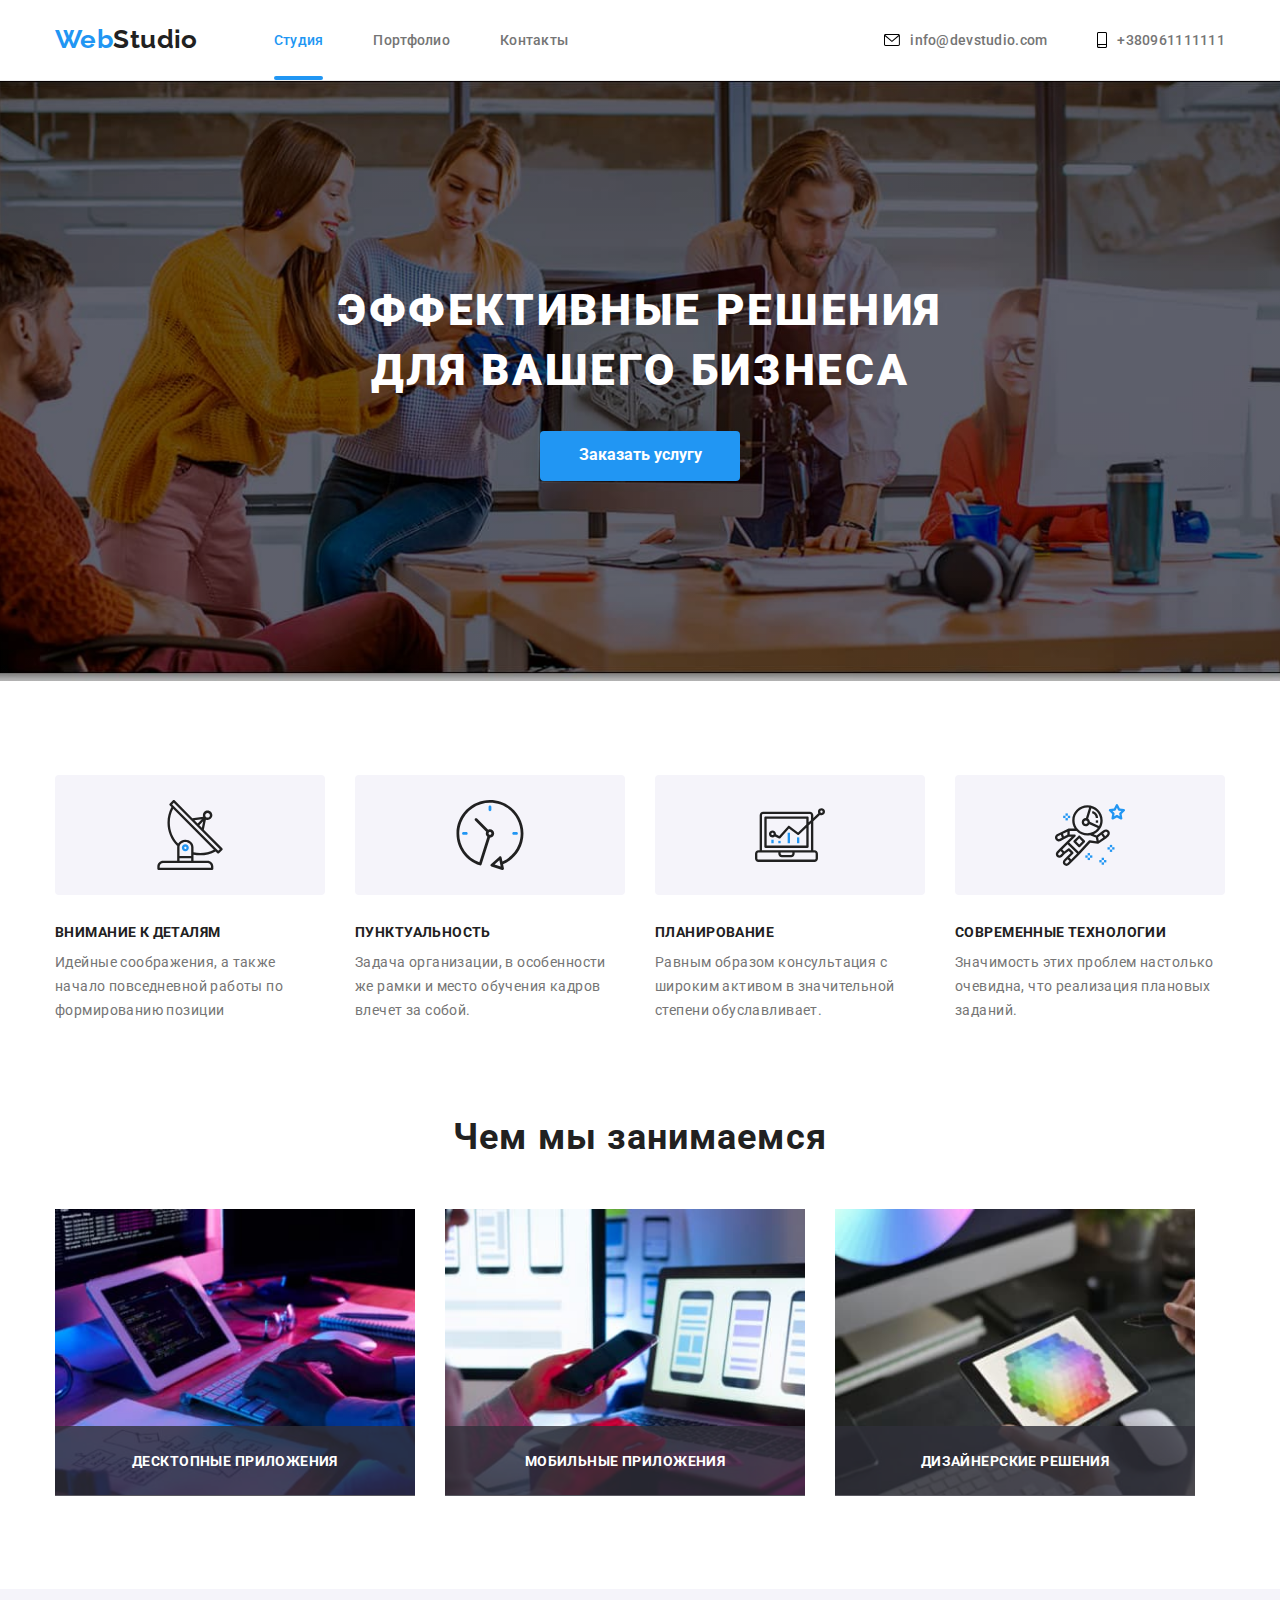
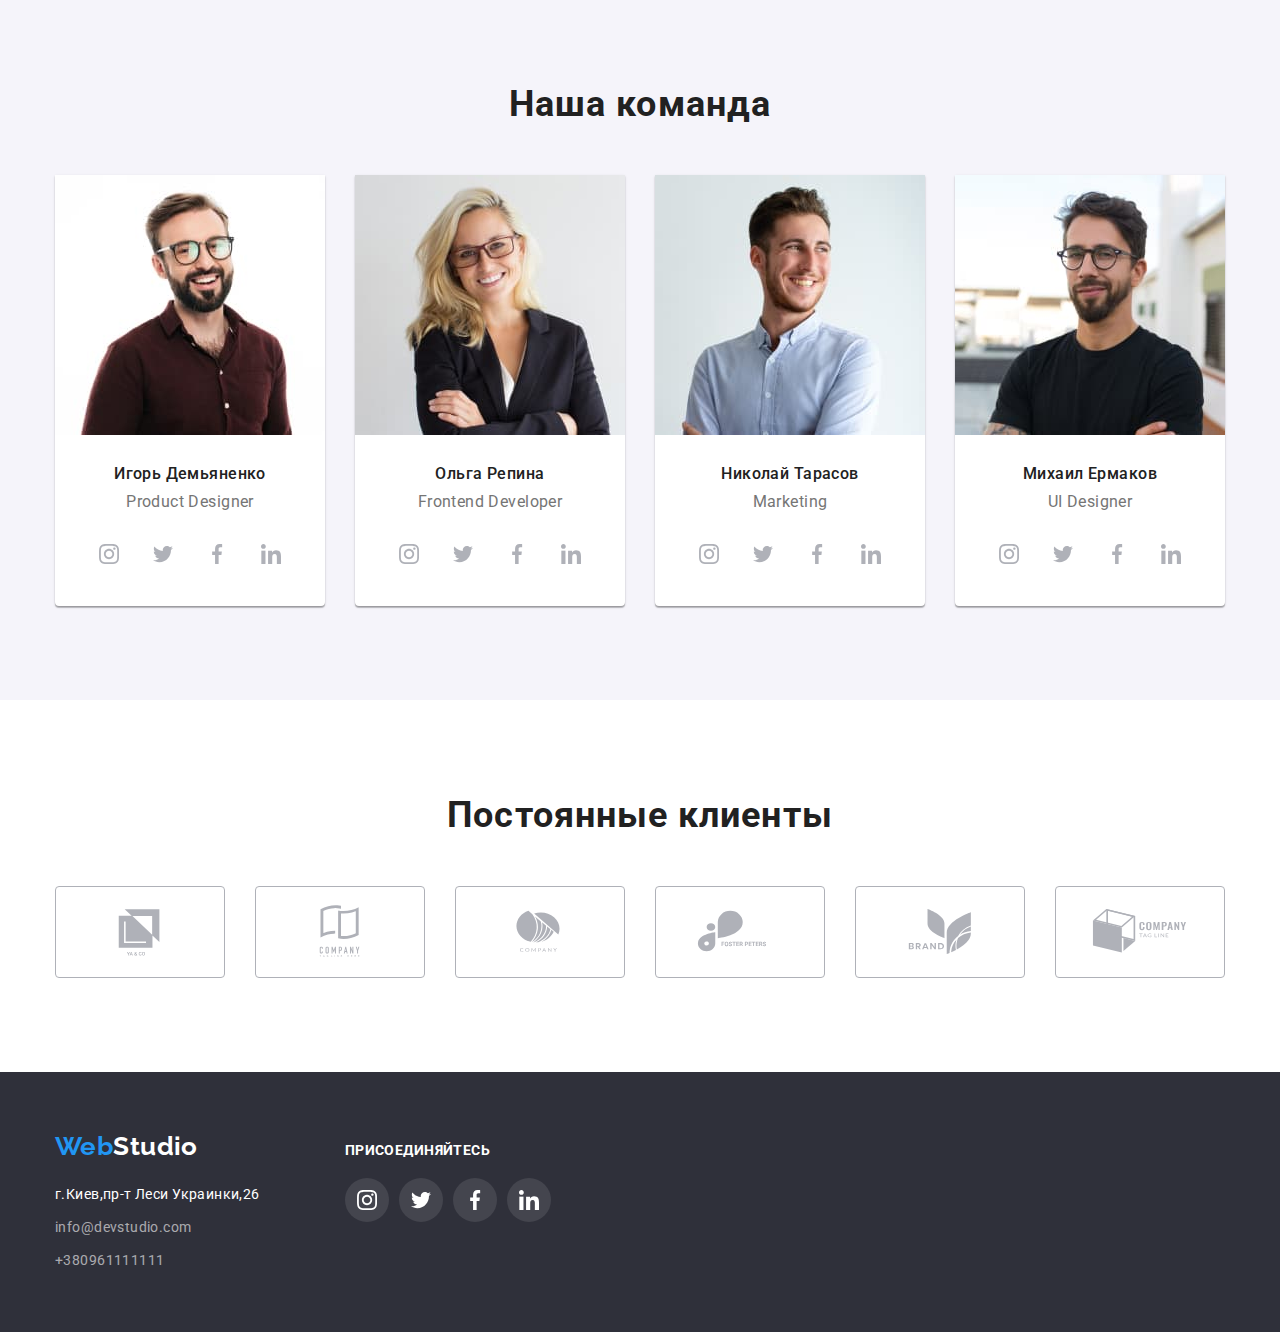
==== index.html @ 0cd630a1 "add" ====
<!DOCTYPE html>
<html lang="ru">
  <head>
    <meta charset="UTF-8" />
    <meta http-equiv="X-UA-Compatible" content="IE=edge" />
    <meta name="viewport" content="width=device-width, initial-scale=1.0" />
    <title>webstudio</title>
    <link rel="preconnect" href="https://fonts.googleapis.com" />
    <link rel="preconnect" href="https://fonts.gstatic.com" crossorigin />
    <link
      href="https://fonts.googleapis.com/css2?family=Raleway:wght@700&family=Roboto:wght@400;500;700;900&display=swap"
      rel="stylesheet"
    />
    <link
      rel="stylesheet"
      href="https://cdnjs.cloudflare.com/ajax/libs/modern-normalize/1.1.0/modern-normalize.min.css"
    />
    <link rel="stylesheet" href="./css/styles.css" />
  </head>
  <body>
      <!--Шапка страницы-->
      <header class="header">
        <div class="container header-container">
          <!--Навигация на другие страницы-->
          <nav class="header-nav">
            <a href="" class="header-logo">Web<span class="bit">Studio</span> </a>
            <ul class="site-nav list">
              <li><a href="./index.html" class="nav-link link-studio">Студия</a></li>
              <li><a href="./portfolio.html" class="nav-link">Портфолио</a></li>
              <li><a href="" class="nav-link">Контакты</a></li>
            </ul>
          </nav>  
            <ul class="header-nav-list list">
              <li class="nav-item">
                <a href="mailto:info@devstudio.com" class="nav-link"><svg class="header-mail-icon" width="16" height="12">
                    <use href="./images/symbol-defs.svg#icon-envelope"></use></svg>info@devstudio.com</a>
              </li>
              <li>
                <a href="tel:+38096111111" class="nav-link"><svg class="header-telephone-icon" width="10" height="16">
                    <use href="./images/symbol-defs.svg#icon-smartphone"></use></svg>+380961111111</a>
              </li>
            </ul>
        </div>
      </header>
      <main>
        <!-- hero -->

        <section class="section-hero overlay">
        <div class="container">
        
          <h1 class="hero-title">Эффективные решения для вашего бизнеса</h1>
          <div>
            <button type="button" class="button" data-modal-open>
              Заказать услугу 
            </button>
          </div>

        </div>
        </section>


        <!-- main qualities -->
        <section class="section">
        <div class="container">
          <div class="visually-hidden">
          <h2 class="qualities-main-title">Главные качества</h2>
          </div>
          <ul class="qualities-list list">
            <li class="qualities-list-item">
              <div class="box"><svg class="clock-icon" width="70" height="70">
                    <use href="./images/symbol-defs.svg#icon-antenna-1"></use></svg></div>
              <h3 class="properties-title">Внимание к деталям</h3>
              <p class="properties-slogan">
                Идейные соображения, а также начало повседневной работы по формированию позиции
              </p>
            </li>
            <li class="qualities-list-item">
              <div class="box"><svg class="clock-icon" width="70" height="70">
                    <use href="./images/symbol-defs.svg#icon-clock-1"></use></svg></div>
              <h3 class="properties-title">Пунктуальность</h3>
              <p class="properties-slogan">
                Задача организации, в особенности же рамки и место обучения кадров влечет за собой.
              </p>
            </li>
            <li class="qualities-list-item">
              <div class="box"><svg class="diagram-icon" width="70" height="70">
                    <use href="./images/symbol-defs.svg#icon-diagram-1"></use></svg></div>
              <h3 class="properties-title">Планирование</h3>
              <p class="properties-slogan">
                Равным образом консультация с широким активом в значительной степени обуславливает.
              </p>
            </li>
            <li>
              <div class="box"><svg class="astronaut-icon" width="70" height="70">
                    <use href="./images/symbol-defs.svg#icon-astronaut-1"></use></svg></div>
              <h3 class="properties-title">Современные технологии</h3>
              <p class="properties-slogan">
                Значимость этих проблем настолько очевидна, что реализация плановых заданий.
              </p>
            </li>
          </ul>
        </section>
        </div>
          <!-- work -->
        <section class="section section-work">
          <div class="container">
          <h2 class="work-title">Чем мы занимаемся</h2>
          <ul class="work-list list">
            <li class="work-list-item1"><img src="./images/box1.jpg" alt="Программирование" width="370"/></li>
              <div class="descript">
                <p class="descript-title">Десктопные приложения</p>
              </div>
            
            <li class="work-list-item2"><img src="./images/box2.jpg" alt="Адаптация" width="370"/>
              <div class="descript">
                <p class="descript-title">Мобильные приложения</p>
              </div>
            </li>
            <li class="work-list-item3"><img src="./images/box3.jpg" alt="Дизайн" width="370"/>
              <div class="descript">
                <p class="descript-title">Дизайнерские решения</p>
              </div>
            </li>
          </ul>
          </div>
        </section>
          <!-- peoples -->
        <section class="section section-peoples">
          <div class="container">
            <h2 class="people-title">Наша команда</h2>
              <ul class="people-list list">
                <li class="people-list-item">
                  <img src="./images/demjanenko.jpg" alt="Игорь Демьяненко" width="270" height="260" />
                  <div class="peoples-div">
                    <h3 class="peoples">Игорь Демьяненко</h3>
                    <p class="who-is-it">Product Designer</p>
                    <ul class="peoples-soc-list list">
                      <li class="peoples-list-item">
                        <a href="" class="peoples-soc-link">
                          <svg class="icon-soc-link" width="20" height="20">
                            <use href="./images/symbol-defs.svg#icon-instagram-2"></use>
                          </svg>
                        </a>
                      </li>
                      <li class="peoples-list-item">
                        <a href="" class="peoples-soc-link">
                          <svg class="icon-soc-link" width="20" height="20">
                            <use href="./images/symbol-defs.svg#icon-twitter-1"></use>
                          </svg>
                        </a>
                      </li>
                      <li class="peoples-list-item">
                        <a href="" class="peoples-soc-link">
                          <svg class="icon-soc-link" width="20" height="20">
                            <use href="./images/symbol-defs.svg#icon-facebook-1"></use>
                          </svg>
                        </a>
                      </li>
                      <li class="peoples-list-item">
                        <a href="" class="peoples-soc-link">
                          <svg class="icon-soc-link" width="20" height="20">
                            <use href="./images/symbol-defs.svg#icon-linkedin-1"></use>
                          </svg>
                        </a>
                      </li>
                  </div>  
                </li>
              <li class="people-list-item">
                <img src="./images/repina.jpg" alt="Ольга Репина" width="270" height="260" />
                <div class="peoples-div">
                  <h3 class="peoples">Ольга Репина</h3>
                  <p class="who-is-it">Frontend Developer</p>              
                
                  <ul class="peoples-soc-list list">
                    <li class="peoples-list-item">
                      <a href="" class="peoples-soc-link">
                        <svg class="icon-soc-link" width="20" height="20">
                          <use href="./images/symbol-defs.svg#icon-instagram-2"></use>
                        </svg>
                      </a>
                    </li>
                    <li class="peoples-list-item">
                      <a href="" class="peoples-soc-link">
                        <svg class="icon-soc-link" width="20" height="20">
                          <use href="./images/symbol-defs.svg#icon-twitter-1"></use>
                        </svg>
                      </a>
                    </li>
                    <li class="peoples-list-item">
                      <a href="" class="peoples-soc-link">
                        <svg class="icon-soc-link" width="20" height="20">
                          <use href="./images/symbol-defs.svg#icon-facebook-1"></use>
                        </svg>
                      </a>
                    </li>
                    <li class="peoples-list-item">
                      <a href="" class="peoples-soc-link">
                        <svg class="icon-soc-link" width="20" height="20">
                          <use href="./images/symbol-defs.svg#icon-linkedin-1"></use>
                        </svg>
                      </a>
                    </li>

                  </ul>
                </div>
              </li>
              <li class="people-list-item">
                <img src="./images/tarasov.jpg" alt="Николай Тарасов" width="270" height="260" />
                <div class="peoples-div">
                  <h3 class="peoples">Николай Тарасов</h3>
                  <p class="who-is-it">Marketing</p>              
                
                  <ul class="peoples-soc-list list">
                    <li class="peoples-list-item">
                      <a href="" class="peoples-soc-link">
                        <svg class="icon-soc-link" width="20" height="20">
                          <use href="./images/symbol-defs.svg#icon-instagram-2"></use>
                        </svg>
                      </a>
                    </li>
                    <li class="peoples-list-item">
                      <a href="" class="peoples-soc-link">
                        <svg class="icon-soc-link" width="20" height="20">
                          <use href="./images/symbol-defs.svg#icon-twitter-1"></use>
                        </svg>
                      </a>
                    </li>
                    <li class="peoples-list-item">
                      <a href="" class="peoples-soc-link">
                        <svg class="icon-soc-link" width="20" height="20">
                          <use href="./images/symbol-defs.svg#icon-facebook-1"></use>
                        </svg>
                      </a>
                    </li>
                    <li class="peoples-list-item">
                      <a href="" class="peoples-soc-link">
                        <svg class="icon-soc-link" width="20" height="20">
                          <use href="./images/symbol-defs.svg#icon-linkedin-1"></use>
                        </svg>
                      </a>
                    </li>

                  </ul>
                </div>
              </li>
              <li class="people-list-item-right">
                <img src="./images/ermakov.jpg" alt="Михаил Ермаков" width="270" height="260" />
                <div class="peoples-div">
                  <h3 class="peoples">Михаил Ермаков</h3>
                  <p class="who-is-it">UI Designer</p>              
                
                  <ul class="peoples-soc-list list">
                    <li class="peoples-list-item">
                      <a href="" class="peoples-soc-link">
                        <svg class="icon-soc-link" width="20" height="20">
                          <use href="./images/symbol-defs.svg#icon-instagram-2"></use>
                        </svg>
                      </a>
                    </li>
                    <li class="peoples-list-item">
                      <a href="" class="peoples-soc-link">
                        <svg class="icon-soc-link" width="20" height="20">
                          <use href="./images/symbol-defs.svg#icon-twitter-1"></use>
                        </svg>
                      </a>
                    </li>
                    <li class="peoples-list-item">
                      <a href="" class="peoples-soc-link">
                        <svg class="icon-soc-link" width="20" height="20">
                          <use href="./images/symbol-defs.svg#icon-facebook-1"></use>
                        </svg>
                      </a>
                    </li>
                    <li class="peoples-list-item">
                      <a href="" class="peoples-soc-link">
                        <svg class="icon-soc-link" width="20" height="20">
                          <use href="./images/symbol-defs.svg#icon-linkedin-1"></use>
                        </svg>
                      </a>
                    </li>

                  </ul>
                </div>
              </li>
            </ul>
          </div>
        </section>
        <!-- Постоянные клиенты -->
        <section class="section section-client">
          <div class="container">
            <h2 class="client-title">Постоянные клиенты</h2>
          </div>
            <div class="container">
              <ul class="client-icon-list list">
                <li class="client-icon-item">
                  <a href="" class="client-icon-link">
                  <svg class="icon-group" width="106" height="60">
                      <use href="./images/symbol-defs.svg#icon-Union"></use>
                    </svg>
                  </a>
                </li>
                <li class="client-icon-item">
                  <a href=""class="client-icon-link">
                    <svg class="icon-group" width="106" height="60">
                      <use href="./images/symbol-defs.svg#icon-group-1"></use>
                    </svg>
                  </a>
                </li>
                <li class="client-icon-item">
                  <a href=""class="client-icon-link">
                    <svg class="icon-group" width="106" height="60">
                      <use href="./images/symbol-defs.svg#icon-group-2"></use>
                    </svg>
                  </a>
                </li>
                <li class="client-icon-item">
                  <a href=""class="client-icon-link">
                    <svg class="icon-group" width="106" height="60">
                      <use href="./images/symbol-defs.svg#icon-Logo"></use>
                    </svg>
                  </a>
                </li>
                <li class="client-icon-item">
                  <a href=""class="client-icon-link">
                  <svg class="icon-group" width="106" height="60">
                      <use href="./images/symbol-defs.svg#icon-group-3"></use>
                    </svg>
                  </a>
                </li>
                <li class="client-icon-item">
                  <a href=""class="client-icon-link">
                  <svg class="icon-group" width="106" height="60">
                      <use href="./images/symbol-defs.svg#icon-Logo-1"></use>
                    </svg>
                  </a>
                </li>

              </ul>
            </div>
          
        </section>


      </main>
      <!--Подвал страницы-->

      <footer class="footer">
          <div class="container footer-container">
            <div class="footer-nav-container">
              <a href="" class="footer-logo">Web<span class="footer-bit">Studio</span> </a>
              <!--Навигация на другие страницы-->
              <address class="address">
                <ul class="footer-nav list">
                  <li class="footer-nav-list">
                    <a href="г.Киев, пр-т Леси Украинки,26" class="footer-nav-link-address"
                      >г.Киев,пр-т Леси Украинки,26
                    </a>
                  </li>
                  <li class="footer-nav-list">
                    <a href="mailto:info@devstudio.com" class="footer-nav-link-mail"
                      >info@devstudio.com
                    </a>
                  </li>
                  <li><a href="tel:+380961111111" class="footer-nav-link-tel">+380961111111</a></li>
                </ul>
              </address>
            </div>
            <div class="footer-soc-container">          
                  <p class="footer-soc-title">присоединяйтесь</p>
                    <ul class="footer-soc-list list">
                      <li class="footer-list-item">
                        <a href="" class="footer-soc-link">
                          <svg class="icon-soc-link" width="20" height="20">
                            <use href="./images/symbol-defs.svg#icon-instagram-2"></use>
                          </svg>
                        </a>
                      </li>
                      <li class="footer-list-item">
                        <a href="" class="footer-soc-link">
                          <svg class="icon-soc-link" width="20" height="20">
                            <use href="./images/symbol-defs.svg#icon-twitter-1"></use>
                          </svg>
                        </a>
                      </li>
                      <li class="footer-list-item">
                        <a href="" class="footer-soc-link">
                          <svg class="icon-soc-link" width="20" height="20">
                            <use href="./images/symbol-defs.svg#icon-facebook-1"></use>
                          </svg>
                        </a>
                      </li>
                      <li class=footer-list-item">
                        <a href="" class="footer-soc-link">
                          <svg class="icon-soc-link" width="20" height="20">
                            <use href="./images/symbol-defs.svg#icon-linkedin-1"></use>
                          </svg>
                        </a>
                      </li>

                    </ul>
              </div>
          </div>
    </footer>
        <div class="backdrop is-hidden" data-modal>
            <div class="modal">
              <button type="button" class="close-modal" data-modal-close>
                <svg class="close-button" width="20px" height="20px">
                  <use href="./images/symbol-defs.svg#icon-Vector"></use>
                </svg>
              </button>
            </div>
        </div>
     <script src="./js/modal.js"></script>
  </body>
      
</html>
---- css/styles.css ----
:root {
  --header-logo-color: #000000;
  --header-color: #ffffff;
  --main-title-color: #212121;
  --second-title-color: #757575;
  --main-btn-color: #ffffff;
  --accent-color: #2196f3;
  --footer-logo-color: #ffffff;
  --hero-color: #2f303a;
  --people-background-color: #f5f4fa;
  --font-addition: 'Raleway', sans-serif;
  --footer-tel-mail-color: rgba(255, 255, 255, 0.6);
  --header-background-color: #ececec;
  --card-set-gap: 30px;
  --card-border: #eeeeee;
}
.container {
  width: 1200px;
  padding-left: 15px;
  padding-right: 15px;
  margin: 0 auto;
}
body {
  font-family: Roboto, sans-serif;
  background-color: var(--header-color);
  color: var(--main-title-color);
  font-size: 14px;
  letter-spacing: 0.03em;
}
p,
h1,
h2,
h3,
h4,
h5,
h6 {
  margin: 0;
}

ul,
ol {
  padding-left: 0;
  margin: 0;
}
img {
  display: block;
  max-width: 100%;
  height: auto;
}
.list {
  list-style: none;
}
a {
  text-decoration: none;
  font-style: normal;
}
.section {
  padding-top: 94px;
  padding-bottom: 94px;
}
/* цвет основного текста #212121 */
/* вторичный цвет текста #757575 */
/* белый #FFFFFF */
/* акцент #2196F3 */
/* вторичный цвет фона #F5F4FA */

/* ------header------ */
.header {
  border-bottom: 1px solid var(--header-background-color);
}

.header-container {
  display: flex;
  align-items: center;
}
.header-logo {
  font-family: var(--font-addition);
  color: var(--accent-color);
  font-weight: 700;
  font-size: 26px;
  margin-right: 93px;
  padding-top: 24px;
  padding-bottom: 25px;
  margin-right: 76px;
}

.bit {
  color: var(--header-logo-color);
  font-family: var(--font-addition);
  font-weight: 700;
  font-size: 26px;
  color: var(--main-title-color);
}
/* header-navigation */
.header-nav {
  display: flex;
  align-items: center;
}

.site-nav {
  display: flex;
  font-weight: 500;
}

.nav-link {
  color: var(--second-title-color);
  font-style: normal;
  font-weight: 500;
  font-size: 14px;
  line-height: 16px;
  letter-spacing: 0.02em;
  display: flex;
  align-items: center;
  padding-top: 32px;
  padding-bottom: 32px;
}
.site-nav > li:nth-child(2) {
  margin: 0 50px 0;
}

.header-nav-list {
  display: flex;
  font-weight: 500;
  margin-left: auto;
  align-items: center;
}
.header-nav-list > li:first-child {
  margin-right: 50px;
}

.link-studio {
  color: var(--accent-color);
  position: relative;
}
.link-studio::after {
  content: '';
  display: block;
  position: absolute;
  bottom: 0;
  width: 100%;
  height: 4px;
  background-color: var(--accent-color);
  border-radius: 2px;
}
.link-portfolio {
  color: var(--accent-color);
  position: relative;
}
.link-portfolio::after {
  content: '';
  display: block;
  position: absolute;
  bottom: 0;
  width: 100%;
  height: 4px;
  background-color: var(--accent-color);
  border-radius: 2px;
}
.nav-link:hover,
.nav-link:focus {
  color: var(--accent-color);
  font-style: normal;
  font-weight: 500;
  font-size: 14px;
  line-height: 16px;
  letter-spacing: 0.02em;
  fill: var(--accent-color);
}

.header-telephone-icon,
.header-mail-icon {
  margin-right: 10px;
}
/* hero */
.section-hero {
  text-align: center;
  padding-top: 200px;
  padding-bottom: 200px;
  margin-left: auto;
  margin-right: auto;
}
.overlay {
  max-width: 1600px;
  height: 600px;
  background-position: center;
  background-repeat: no-repeat;
  background-size: cover;
  background-image: linear-gradient(to right, rgba(0, 0, 0, 0.3), rgba(0, 0, 0, 0.3)),
    url(../images/hero.jpg);
}

.hero-title {
  font-weight: 900;
  font-size: 44px;
  line-height: 1.36;
  text-align: center;
  letter-spacing: 0.06em;
  text-transform: uppercase;
  color: var(--header-color);
  margin-left: auto;
  margin-right: auto;
  width: 696px;
}

.button {
  width: 200px;
  height: 50px;
  display: inline-block;
  background-color: var(--accent-color);
  padding: 5px 32px;
  border-radius: 4px;
  color: var(--header-color);
  border: var(--header-color);
  cursor: pointer;
  margin-top: 30px;
  text-align: center;
  padding: 10px 32px;
  font-weight: 700;
  font-size: 16px;
  transition: background-color, fill, color 250ms cubic-bezier(0.4, 0, 0.2, 1);
}
.button :hover {
  box-shadow: 0px 4px 4px rgba(0, 0, 0, 0.15);
}
.button :focus {
  box-shadow: 0px 4px 4px rgba(0, 0, 0, 0.15);
}

/*-----------main qualities ------------*/
.qualities-list {
  display: flex;
}
.box {
  background-color: #f5f4fa;
  width: 270px;
  height: 120px;
  border-radius: 4px;
  justify-content: center;
  display: flex;
  align-items: center;
  margin-bottom: 30px;
}
.qualities-main-title {
  font-weight: 700;
  font-size: 36px;
  line-height: 1, 16;
  text-align: center;
  letter-spacing: 0.03em;
  color: var(--main-title-color);
}
.visually-hidden {
  position: absolute;
  width: 1px;
  height: 1px;
  margin: -1px;
  padding: 0;
  overflow: hidden;
  border: 0;
  clip: rect(0 0 0 0);
}

.qualities-list-item {
  margin-right: 30px;
}

.properties-title {
  font-weight: 700;
  font-size: 14px;
  line-height: 1.14;
  letter-spacing: 0.03em;
  text-transform: uppercase;
  color: var(--main-title-color);
  margin-bottom: 10px;
}
.properties-slogan {
  font-size: 14px;
  line-height: 1.71;
  letter-spacing: 0.03em;
  color: var(--second-title-color);
}
/* work */
.section-work {
  padding-top: 0;
}
.work-title {
  font-weight: 700;
  font-size: 36px;
  line-height: 1.16;
  text-align: center;
  letter-spacing: 0.03em;
  color: var(--main-title-color);
  margin-bottom: 50px;
}
.work-list {
  display: flex;
}

.work-list-item1 {
  margin-right: 30px;
  position: relative;
}
.work-list-item2 {
  margin-right: 30px;
}
.work-list-item3 {
  margin-right: 30px;
}
.descript {
  position: absolute;
  width: 360px;
  height: 70px;
  top: 1426px;
  background: rgba(47, 48, 58, 0.8);
}
.descript-title {
  margin: 27px;
  color: var(--header-color);
  font-family: Roboto;
  font-style: normal;
  font-weight: bold;
  font-size: 14px;
  line-height: 16px;
  text-align: center;
  letter-spacing: 0.03em;
  text-transform: uppercase;
}

/* peoples */
.section-peoples {
  background-color: var(--people-background-color);
}
.people-list {
  display: flex;
}

.people-title {
  font-weight: 700px;
  font-size: 36px;
  line-height: 42px;
  text-align: center;
  letter-spacing: 0.03em;
  color: var(--main-title-color);
  margin-bottom: 50px;
}
.people-list-item {
  margin-right: 30px;
  background-color: #fff;
  border-bottom-left-radius: 4px;
  border-bottom-right-radius: 4px;
  box-shadow: 0px 1px 3px rgb(0 0 0 / 12%), 0px 1px 1px rgb(0 0 0 / 14%),
    0px 2px 1px rgb(0 0 0 / 20%);
}
.people-list-item-right {
  background-color: #fff;
  border-bottom-left-radius: 4px;
  border-bottom-right-radius: 4px;
  box-shadow: 0px 1px 3px rgb(0 0 0 / 12%), 0px 1px 1px rgb(0 0 0 / 14%),
    0px 2px 1px rgb(0 0 0 / 20%);
}
.peoples-div {
  padding-top: 30px;
  padding-right: 32px;
  padding-bottom: 30px;
  padding-left: 32px;
  text-align: center;
}
.peoples {
  font-weight: 500;
  font-size: 16px;
  line-height: 1.18;
  color: var(--main-title-color);
  margin-bottom: 10px;
}
.who-is-it {
  font-size: 16px;
  line-height: 1.18;
  color: var(--second-title-color);
  margin-top: 10px;
}
.peoples-soc-list {
  display: flex;
  justify-content: center;
  align-items: center;
  margin-top: 20px;
}

.peoples-list-item + .peoples-list-item {
  margin-left: 10px;
}
.peoples-soc-link {
  width: 44px;
  height: 44px;
  border-radius: 50%;
  display: flex;
  justify-content: center;
  align-items: center;
  background-color: var(--header-color);
  fill: #afb1b8;
  transition: background-color, fill, color 250ms cubic-bezier(0.4, 0, 0.2, 1);
}
.peoples-soc-link:hover {
  background-color: var(--accent-color);
  fill: #ffffff;
}
.peoples-soc-link:focus {
  background-color: var(--accent-color);
  fill: #ffffff;
}
.icon-soc-link {
  display: flex;
  justify-content: center;
  align-items: center;
}

.client-title {
  font-weight: 700px;
  font-size: 36px;
  line-height: 42px;
  text-align: center;
  letter-spacing: 0.03em;
  color: var(--main-title-color);
  margin-bottom: 50px;
}
/* button */
.button-section {
  padding: 94px 0;
}
.filters-list {
  display: flex;
  justify-content: center;
  margin-bottom: 50px;
}
.button-filter {
  font-weight: 500;
  font-size: 16px;
  line-height: 1.6;
  color: var(--main-title-color);
  background: var(--people-background-color);
  border: var(--accent-color);
  border-radius: 4px;
  padding: 6px 21px;
  cursor: pointer;
  margin-right: 17px;
  transition: background-color, fill, color 250ms cubic-bezier(0.4, 0, 0.2, 1);
}
.button-filter-right {
  font-weight: 500;
  font-size: 16px;
  line-height: 1.6;
  color: var(--main-title-color);
  background: var(--people-background-color);
  border: var(--accent-color);
  border-radius: 4px;
  padding: 6px 21px;
  cursor: pointer;
  transition: background-color, fill, color 250ms cubic-bezier(0.4, 0, 0.2, 1);
}
.button-filter:hover,
.button-filter-right:hover {
  background: var(--accent-color);
  color: var(--main-btn-color);
  box-shadow: 0px 3px 1px rgb(0 0 0 / 10%), 0px 1px 2px rgb(0 0 0 / 8%),
    0px 2px 2px rgb(0 0 0 / 12%);
}
.button-filter:focus,
.button-filter-right:focus {
  background: var(--accent-color);
  color: var(--main-btn-color);
  box-shadow: 0px 3px 1px rgb(0 0 0 / 10%), 0px 1px 2px rgb(0 0 0 / 8%),
    0px 2px 2px rgb(0 0 0 / 12%);
}
.pointer {
  cursor: pointer;
}

/* examples card */
.card-set {
  display: flex;
  flex-wrap: wrap;
  margin-top: calc(-1 * var(--card-set-gap));
  margin-left: calc(-1 * var(--card-set-gap));
}
.card-item {
  flex-basis: calc(100% / 3 - var(--card-set-gap));
  margin-left: var(--card-set-gap);
  margin-top: var(--card-set-gap);
}
.portfolio-description {
  position: relative;
  overflow: hidden;
}

.card-content {
  padding: 20px 24px;
  border-right: 1px solid var(--card-border);
  border-bottom: 1px solid var(--card-border);
  border-left: 1px solid var(--card-border);
}
.description-text {
  position: absolute;
  top: 0;
  left: 0;
  font-size: 18px;
  line-height: 1.56;
  letter-spacing: 0.03em;
  color: #fff;
  padding: 63px 24px 0px 24px;
  background: rgba(33, 150, 243, 0.9);
  height: 100%;
  transform: translateY(100%);
  transition: transform 250ms cubic-bezier(0.4, 0, 0.2, 1);
}
.card-item:hover .description-text {
  transform: translateY(0);
}
.card-link {
  display: block;
  transition: background-color, fill, color 250ms cubic-bezier(0.4, 0, 0.2, 1);
}

.card-link:hover {
  box-shadow: 0px 0px 0px rgba(0, 0, 0, 0), 1px 4px 6px rgba(0, 0, 0, 0.16),
    0px 4px 4px rgba(0, 0, 0, 0.25), 1px 4px 6px rgba(0, 0, 0, 0.16);
}

.card-link:focus {
  box-shadow: 0px 0px 0px rgba(0, 0, 0, 0), 1px 4px 6px rgba(0, 0, 0, 0.16),
    0px 4px 4px rgba(0, 0, 0, 0.25), 1px 4px 6px rgba(0, 0, 0, 0.16);
}

.examples {
  font-weight: 700;
  font-size: 18px;
  line-height: 2;
  letter-spacing: 0.06em;
  color: var(--main-title-color);
  margin-bottom: 4px;
}
.examples-titles {
  font-size: 16px;
  line-height: 1.8;
  letter-spacing: 0.03em;
  color: var(--second-title-color);
}
/* ----------Постоянные клиенты----------- */
.section-client {
  height: 372px;
}
.client-icon-item {
  width: 170px;
  height: 92px;
  flex-basis: calc(100% / 6 - var(--card-set-gap));
  margin-left: var(--card-set-gap);
  margin-top: var(--card-set-gap);
}

.client-icon-list {
  margin: 0 auto;
  display: flex;
  flex-wrap: wrap;
  margin-top: calc(-1 * var(--card-set-gap));
  margin-left: calc(-1 * var(--card-set-gap));
}
.client-icon-link {
  width: 100%;
  height: 100%;
  display: flex;
  align-items: center;
  justify-content: center;
  border: 1px solid #afb1b8;
  border-radius: 4px;
  fill: #afb1b8;
  transition: background-color, fill, color 250ms cubic-bezier(0.4, 0, 0.2, 1);
}
.client-icon-link:hover {
  border-color: var(--accent-color);
  fill: var(--accent-color);
}
.client-icon-link:focus {
  border-color: var(--accent-color);
  fill: var(--accent-color);
}

/*-----------footer-navigation ------------*/
.footer {
  display: flex;
  align-items: baseline;
  width: 100%;
  padding: 60px 0;
  background-color: var(--hero-color);
}

.footer-nav-link-address {
  font-size: 14px;
  display: block;
  line-height: 24px;
  letter-spacing: 0.03em;
  color: var(--header-color);
  margin-bottom: 9px;
  transition: background-color, fill, color 250ms cubic-bezier(0.4, 0, 0.2, 1);
}

.footer-nav-link-address:hover {
  color: var(--accent-color);
}

.footer-nav-link-address:focus {
  color: var(--accent-color);
}
.footer-nav-link-mail {
  font-size: 14px;
  display: block;
  line-height: 24px;
  letter-spacing: 0.03em;
  color: var(--footer-tel-mail-color);
  margin-bottom: 9px;
  transition: background-color, fill, color 250ms cubic-bezier(0.4, 0, 0.2, 1);
}
.footer-nav-link-mail:hover {
  color: var(--accent-color);
}

.footer-nav-link-mail:focus {
  color: var(--accent-color);
}
.footer-nav-link-tel {
  font-size: 14px;
  line-height: 24px;
  letter-spacing: 0.03em;
  color: var(--footer-tel-mail-color);
  transition: background-color, fill, color 250ms cubic-bezier(0.4, 0, 0.2, 1);
}
.footer-nav-link-tel:hover {
  color: var(--accent-color);
}

.footer-nav-link-tel:focus {
  color: var(--accent-color);
}
.footer-logo {
  font-family: var(--font-addition);
  color: var(--accent-color);
  font-weight: 700;
  font-size: 26px;
  margin-bottom: 20px;
}
.footer-bit {
  color: var(--footer-logo-color);
  font-family: var(--font-addition);
  font-weight: 700;
  font-size: 26px;
}
.address {
  margin-top: 20px;
}
.footer-container {
  margin: 0 auto;
  display: flex;
  align-items: baseline;
}
.footer-soc-container {
  margin-left: 85px;
}
.footer-soc-title {
  font-family: Roboto;
  font-style: normal;
  font-weight: bold;
  font-size: 14px;
  line-height: 16px;
  letter-spacing: 0.03em;
  text-transform: uppercase;
  color: #ffffff;
}
.footer-soc-list {
  display: flex;
  justify-content: center;
  align-items: center;
  margin-top: 20px;
  margin-bottom: 30px;
}
.footer-list-item {
  margin-right: 10px;
}
.footer-soc-link {
  width: 44px;
  height: 44px;
  border-radius: 50%;
  display: flex;
  justify-content: center;
  align-items: center;
  fill: var(--footer-logo-color);
  background-color: rgba(255, 255, 255, 0.1);
  transition: background-color, fill, color 250ms cubic-bezier(0.4, 0, 0.2, 1);
}

.footer-soc-link:hover {
  background-color: var(--accent-color);
}
.footer-soc-link:focus {
  background-color: var(--accent-color);
}
.backdrop {
  position: fixed;
  top: 0;
  left: 0;
  width: 100%;
  height: 100%;
  background: rgba(0, 0, 0, 0.2);
  opacity: 1;
  transition: opacity 250ms cubic-bezier(0.4, 0, 0.2, 1);
}

.modal {
  position: absolute;
  top: 50%;
  left: 50%;
  width: 528px;
  min-height: 581px;
  background: #ffffff;
  box-shadow: 0px 1px 3px rgb(0 0 0 / 12%), 0px 1px 1px rgb(0 0 0 / 14%),
    0px 2px 1px rgb(0 0 0 / 20%);
  border-radius: 4px;
  transform: translate(-50%, -50%) scale(1);
  transition: transform 250ms cubic-bezier(0.4, 0, 0.2, 1);
}
.close-modal {
  position: absolute;
  top: 8px;
  right: 8px;
  width: 18px;
  height: 18px;
  border: 1px solid rgba(0, 0, 0, 0.1);
  border-radius: 50%;
  background-color: rgba(255, 255, 255, 1);
  cursor: pointer;
  display: flex;
  align-items: center;
  justify-content: center;
}
.is-hidden {
  opacity: 0;
  visibility: hidden;
  pointer-events: none;
}
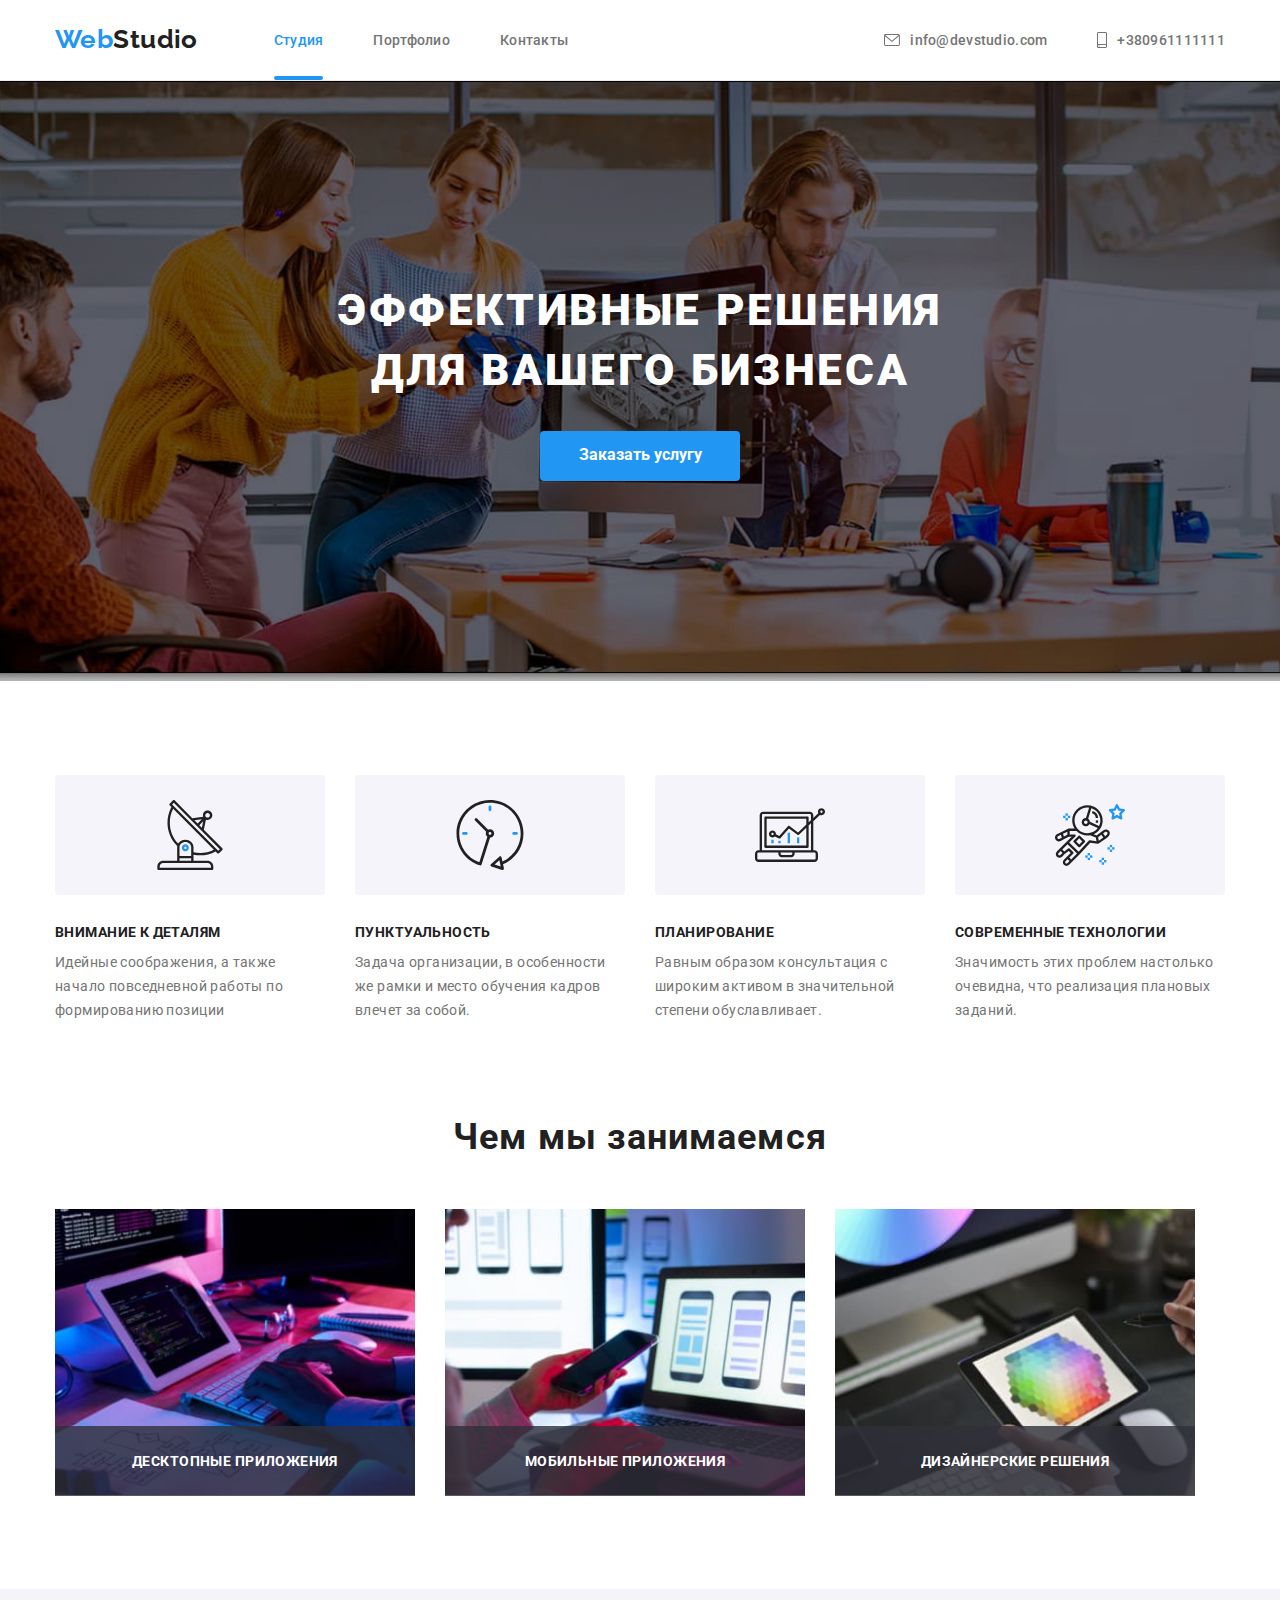
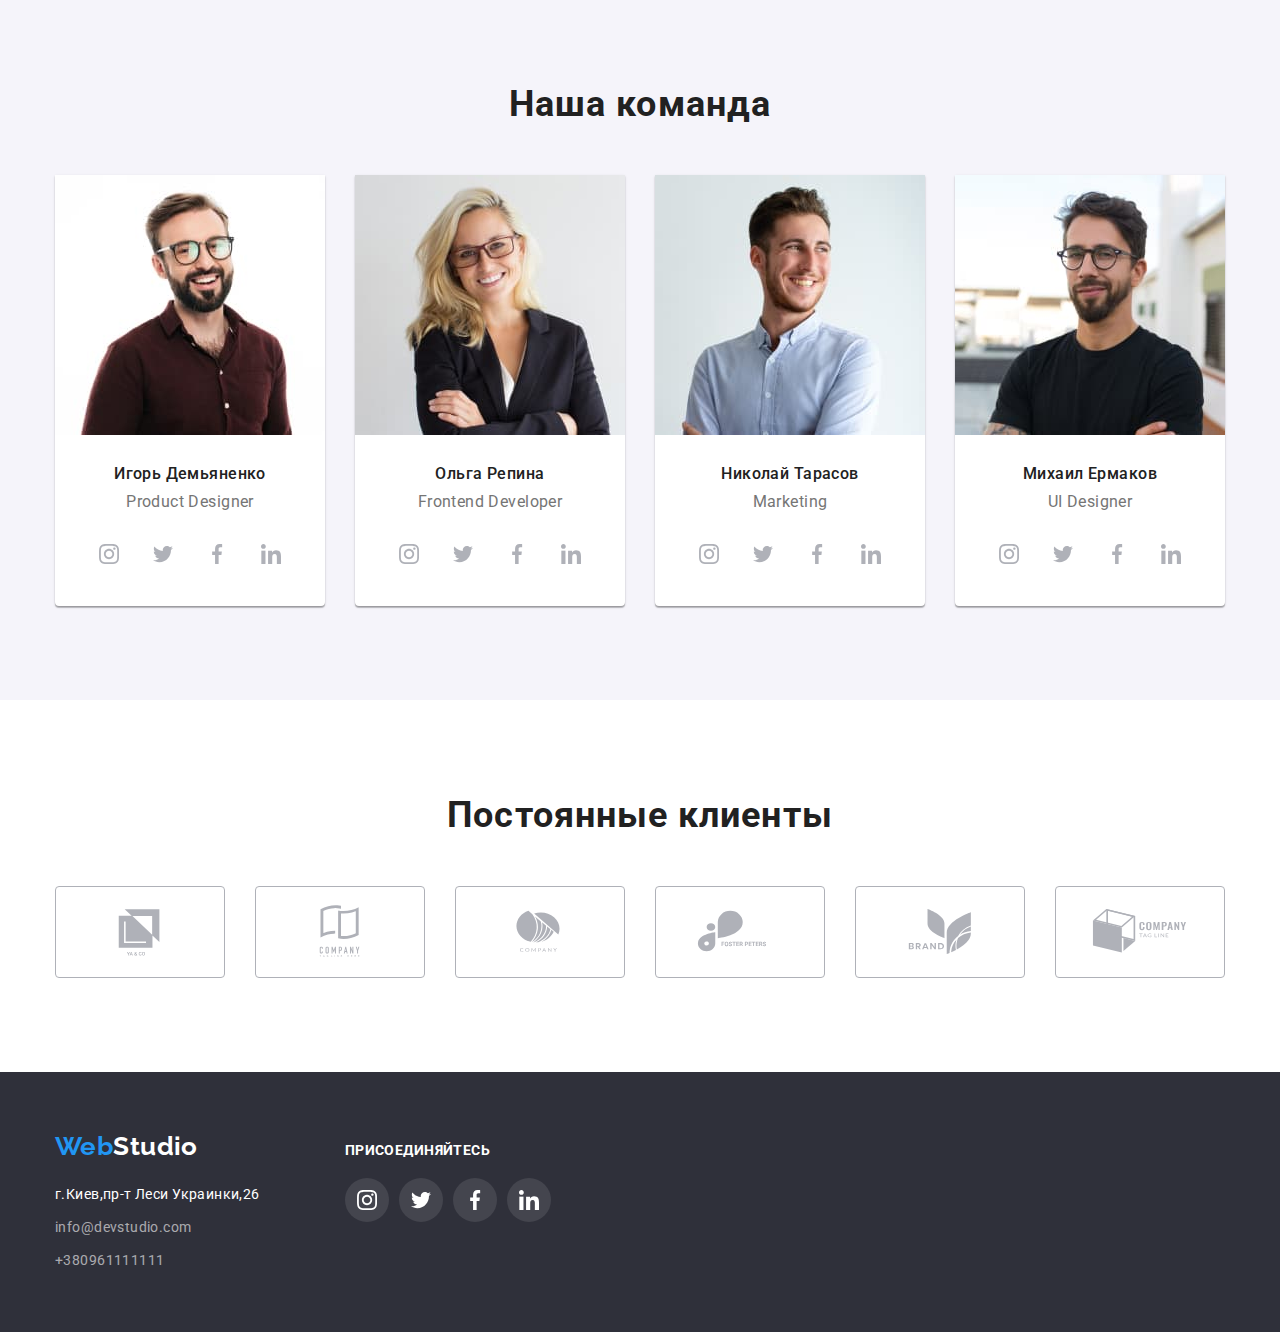
==== commit c57f243a: "add" ====
--- a/index.html
+++ b/index.html
@@ -404,7 +404,7 @@
         <div class="backdrop is-hidden" data-modal>
             <div class="modal">
               <button type="button" class="close-modal" data-modal-close>
-                <svg class="close-button" width="20px" height="20px">
+                <svg class="close-button" width="10" height="10">
                   <use href="./images/symbol-defs.svg#icon-Vector"></use>
                 </svg>
               </button>
--- a/css/styles.css
+++ b/css/styles.css
@@ -170,6 +170,7 @@
 .header-telephone-icon,
 .header-mail-icon {
   margin-right: 10px;
+  fill: currentColor;
 }
 /* hero */
 .section-hero {
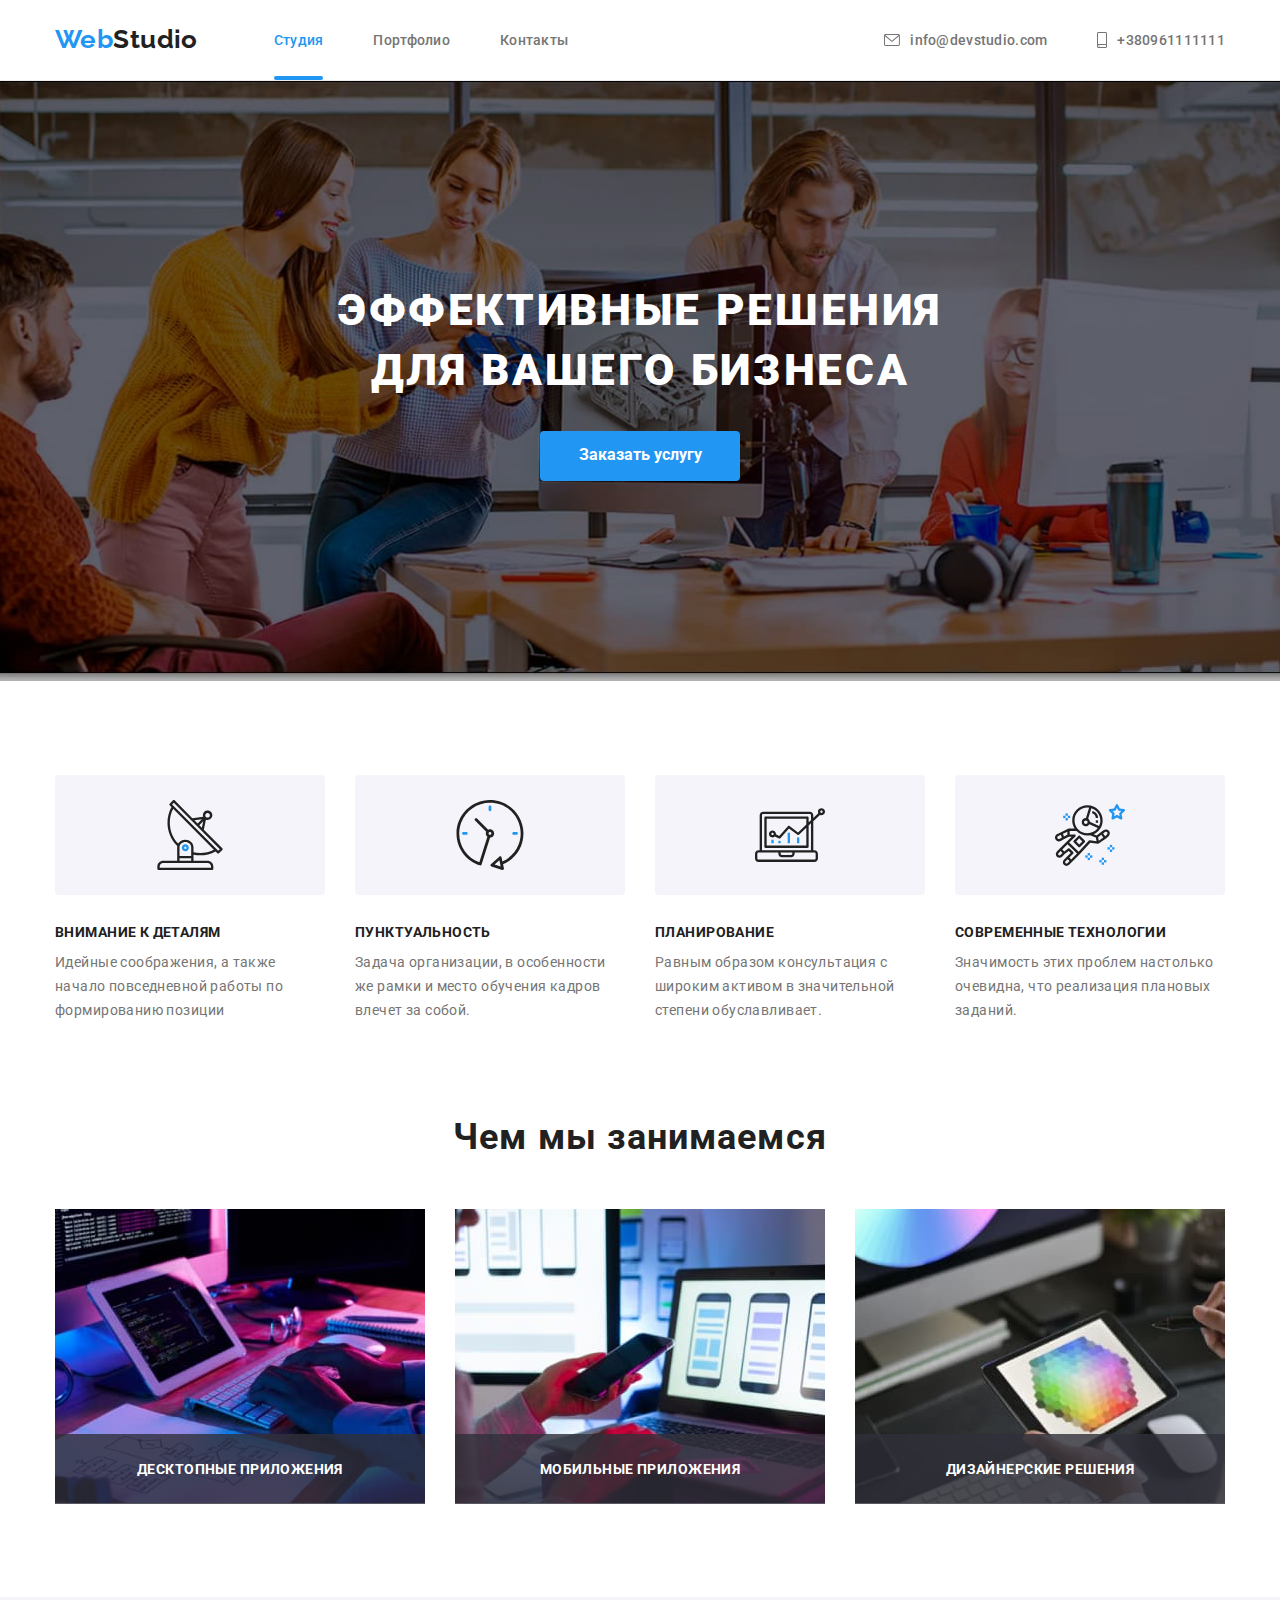
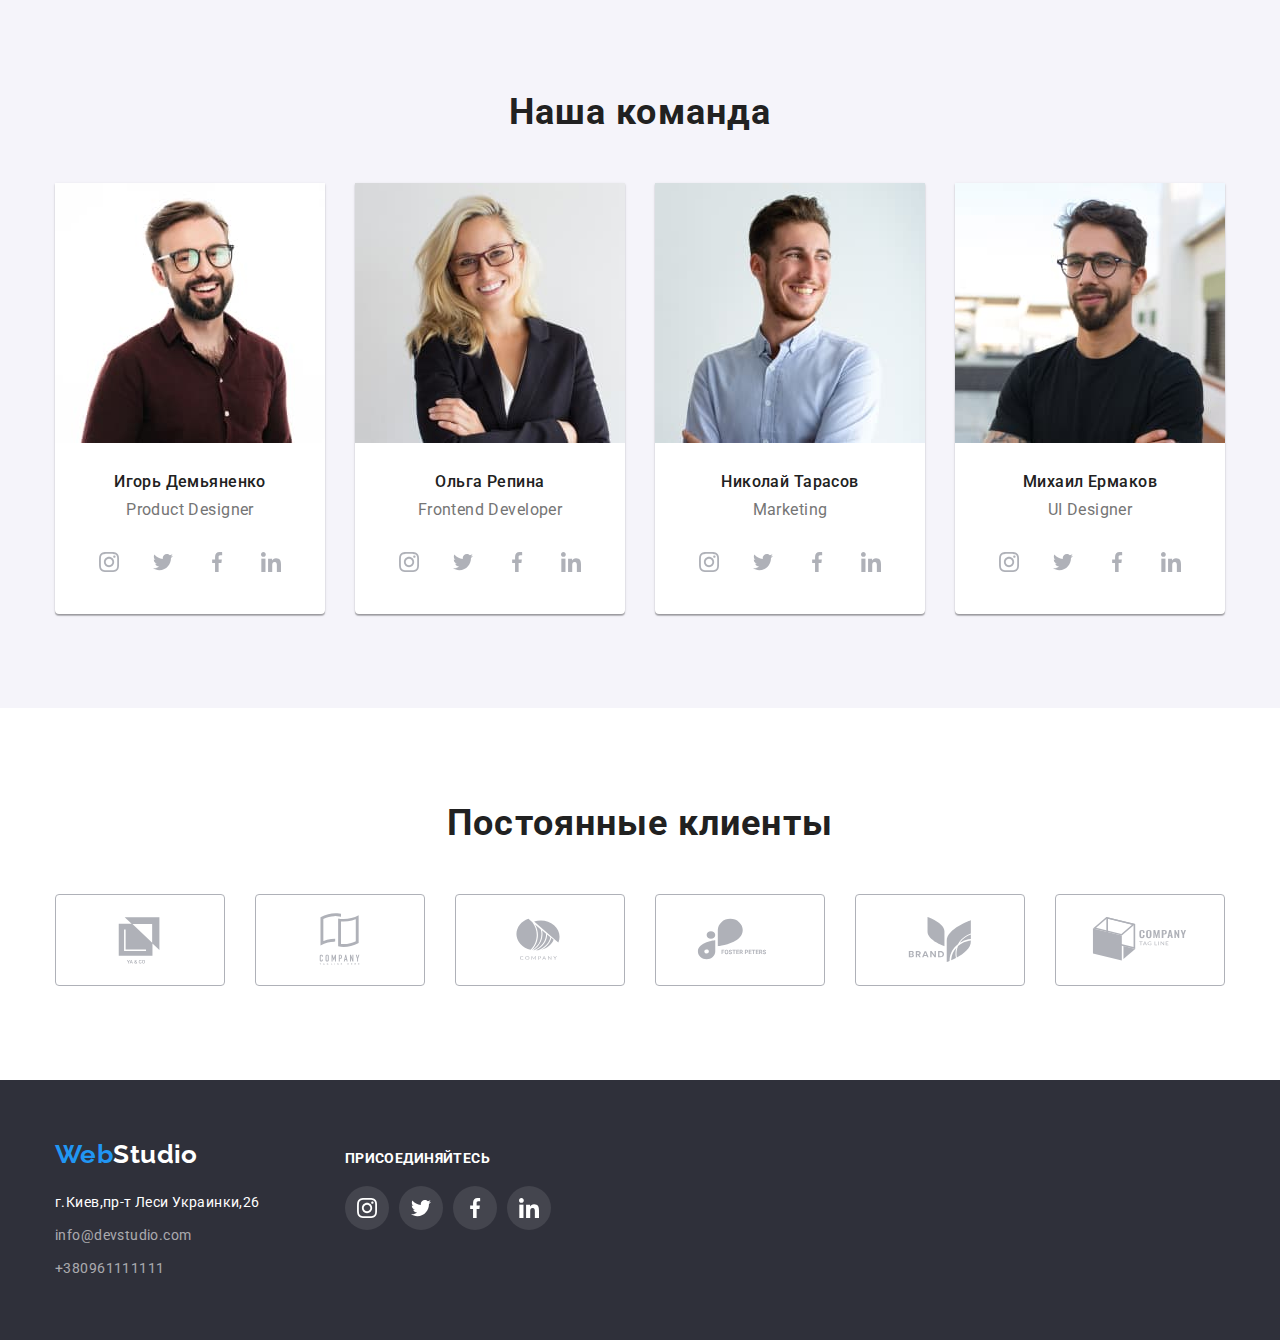
==== commit 34185f54: "add" ====
--- a/index.html
+++ b/index.html
@@ -61,46 +61,59 @@
 
         <!-- main qualities -->
         <section class="section">
-        <div class="container">
-          <div class="visually-hidden">
-          <h2 class="qualities-main-title">Главные качества</h2>
-          </div>
-          <ul class="qualities-list list">
-            <li class="qualities-list-item">
-              <div class="box"><svg class="clock-icon" width="70" height="70">
-                    <use href="./images/symbol-defs.svg#icon-antenna-1"></use></svg></div>
-              <h3 class="properties-title">Внимание к деталям</h3>
-              <p class="properties-slogan">
-                Идейные соображения, а также начало повседневной работы по формированию позиции
-              </p>
-            </li>
-            <li class="qualities-list-item">
-              <div class="box"><svg class="clock-icon" width="70" height="70">
-                    <use href="./images/symbol-defs.svg#icon-clock-1"></use></svg></div>
-              <h3 class="properties-title">Пунктуальность</h3>
-              <p class="properties-slogan">
-                Задача организации, в особенности же рамки и место обучения кадров влечет за собой.
-              </p>
-            </li>
-            <li class="qualities-list-item">
-              <div class="box"><svg class="diagram-icon" width="70" height="70">
-                    <use href="./images/symbol-defs.svg#icon-diagram-1"></use></svg></div>
-              <h3 class="properties-title">Планирование</h3>
-              <p class="properties-slogan">
-                Равным образом консультация с широким активом в значительной степени обуславливает.
-              </p>
-            </li>
-            <li>
-              <div class="box"><svg class="astronaut-icon" width="70" height="70">
-                    <use href="./images/symbol-defs.svg#icon-astronaut-1"></use></svg></div>
-              <h3 class="properties-title">Современные технологии</h3>
-              <p class="properties-slogan">
-                Значимость этих проблем настолько очевидна, что реализация плановых заданий.
-              </p>
-            </li>
-          </ul>
+          <div class="container">
+            <div class="visually-hidden">
+              <h2 class="qualities-main-title">Главные качества</h2>
+            </div>
+            <ul class="qualities-list list">
+              <li class="qualities-list-item">
+                <div class="box">
+                  <svg class="clock-icon" width="70" height="70">
+                    <use href="./images/symbol-defs.svg#icon-antenna-1"></use>
+                  </svg>
+                </div>
+                <h3 class="properties-title">Внимание к деталям</h3>
+                <p class="properties-slogan">
+                  Идейные соображения, а также начало повседневной работы по формированию позиции
+                </p>
+              </li>
+              <li class="qualities-list-item">
+                <div class="box">
+                  <svg class="clock-icon" width="70" height="70">
+                    <use href="./images/symbol-defs.svg#icon-clock-1"></use>
+                  </svg>
+                </div>
+                <h3 class="properties-title">Пунктуальность</h3>
+                <p class="properties-slogan">
+                  Задача организации, в особенности же рамки и место обучения кадров влечет за собой.
+                </p>
+              </li>
+              <li class="qualities-list-item">
+                <div class="box">
+                  <svg class="diagram-icon" width="70" height="70">
+                    <use href="./images/symbol-defs.svg#icon-diagram-1"></use>
+                  </svg>
+                </div>
+                <h3 class="properties-title">Планирование</h3>
+                <p class="properties-slogan">
+                  Равным образом консультация с широким активом в значительной степени обуславливает.
+                </p>
+              </li>
+              <li>
+                <div class="box">
+                  <svg class="astronaut-icon" width="70" height="70">
+                    <use href="./images/symbol-defs.svg#icon-astronaut-1"></use>
+                  </svg>
+                </div>
+                <h3 class="properties-title">Современные технологии</h3>
+                <p class="properties-slogan">
+                  Значимость этих проблем настолько очевидна, что реализация плановых заданий.
+                </p>
+              </li>
+            </ul>
+          </div>
         </section>
-        </div>
+        
           <!-- work -->
         <section class="section section-work">
           <div class="container">
@@ -404,8 +417,8 @@
         <div class="backdrop is-hidden" data-modal>
             <div class="modal">
               <button type="button" class="close-modal" data-modal-close>
-                <svg class="close-button" width="10" height="10">
-                  <use href="./images/symbol-defs.svg#icon-Vector"></use>
+                <svg class="close-button" width="20" height="20">
+                  <use href="./images/symbol-defs.svg#icon-close"></use>
                 </svg>
               </button>
             </div>
--- a/css/styles.css
+++ b/css/styles.css
@@ -303,25 +303,25 @@
 .work-list-item2 {
   margin-right: 30px;
 }
-.work-list-item3 {
-  margin-right: 30px;
-}
+
 .descript {
   position: absolute;
-  width: 360px;
+  width: 370px;
   height: 70px;
-  top: 1426px;
+  top: 1434px;
   background: rgba(47, 48, 58, 0.8);
+  display: flex;
+  align-items: center;
+  justify-content: center;
 }
 .descript-title {
-  margin: 27px;
   color: var(--header-color);
   font-family: Roboto;
   font-style: normal;
   font-weight: bold;
   font-size: 14px;
   line-height: 16px;
-  text-align: center;
+
   letter-spacing: 0.03em;
   text-transform: uppercase;
 }
@@ -397,7 +397,8 @@
   align-items: center;
   background-color: var(--header-color);
   fill: #afb1b8;
-  transition: background-color, fill, color 250ms cubic-bezier(0.4, 0, 0.2, 1);
+  transition: background-color 250ms cubic-bezier(0.4, 0, 0.2, 1),
+    fill 250ms cubic-bezier(0.4, 0, 0.2, 1), color 250ms cubic-bezier(0.4, 0, 0.2, 1);
 }
 .peoples-soc-link:hover {
   background-color: var(--accent-color);
@@ -431,6 +432,12 @@
   justify-content: center;
   margin-bottom: 50px;
 }
+.filters-list-item {
+  margin-right: 8px;
+}
+.filters-list-item-right {
+  margin-right: 0px;
+}
 .button-filter {
   font-weight: 500;
   font-size: 16px;
@@ -441,8 +448,9 @@
   border-radius: 4px;
   padding: 6px 21px;
   cursor: pointer;
-  margin-right: 17px;
-  transition: background-color, fill, color 250ms cubic-bezier(0.4, 0, 0.2, 1);
+
+  transition: background-color 250ms cubic-bezier(0.4, 0, 0.2, 1),
+    fill 250ms cubic-bezier(0.4, 0, 0.2, 1), color 250ms cubic-bezier(0.4, 0, 0.2, 1);
 }
 .button-filter-right {
   font-weight: 500;
@@ -454,7 +462,8 @@
   border-radius: 4px;
   padding: 6px 21px;
   cursor: pointer;
-  transition: background-color, fill, color 250ms cubic-bezier(0.4, 0, 0.2, 1);
+  transition: background-color 250ms cubic-bezier(0.4, 0, 0.2, 1),
+    fill 250ms cubic-bezier(0.4, 0, 0.2, 1), color 250ms cubic-bezier(0.4, 0, 0.2, 1);
 }
 .button-filter:hover,
 .button-filter-right:hover {
@@ -508,15 +517,19 @@
   padding: 63px 24px 0px 24px;
   background: rgba(33, 150, 243, 0.9);
   height: 100%;
-  transform: translateY(100%);
+  transform: translateY(101%);
   transition: transform 250ms cubic-bezier(0.4, 0, 0.2, 1);
 }
-.card-item:hover .description-text {
+.card-link:hover .description-text {
+  transform: translateY(0);
+}
+.card-link:focus .description-text {
   transform: translateY(0);
 }
 .card-link {
   display: block;
-  transition: background-color, fill, color 250ms cubic-bezier(0.4, 0, 0.2, 1);
+  transition: background-color 250ms cubic-bezier(0.4, 0, 0.2, 1),
+    fill 250ms cubic-bezier(0.4, 0, 0.2, 1), color 250ms cubic-bezier(0.4, 0, 0.2, 1);
 }
 
 .card-link:hover {
@@ -571,7 +584,8 @@
   border: 1px solid #afb1b8;
   border-radius: 4px;
   fill: #afb1b8;
-  transition: background-color, fill, color 250ms cubic-bezier(0.4, 0, 0.2, 1);
+  transition: border-color 250ms cubic-bezier(0.4, 0, 0.2, 1),
+    fill 250ms cubic-bezier(0.4, 0, 0.2, 1), color 250ms cubic-bezier(0.4, 0, 0.2, 1);
 }
 .client-icon-link:hover {
   border-color: var(--accent-color);
@@ -677,7 +691,6 @@
   justify-content: center;
   align-items: center;
   margin-top: 20px;
-  margin-bottom: 30px;
 }
 .footer-list-item {
   margin-right: 10px;
@@ -708,7 +721,8 @@
   height: 100%;
   background: rgba(0, 0, 0, 0.2);
   opacity: 1;
-  transition: opacity 250ms cubic-bezier(0.4, 0, 0.2, 1);
+  transition: opacity 250ms cubic-bezier(0.4, 0, 0.2, 1),
+    visibility 250ms cubic-bezier(0.4, 0, 0.2, 1);
 }
 
 .modal {
@@ -728,8 +742,8 @@
   position: absolute;
   top: 8px;
   right: 8px;
-  width: 18px;
-  height: 18px;
+  width: 30px;
+  height: 30px;
   border: 1px solid rgba(0, 0, 0, 0.1);
   border-radius: 50%;
   background-color: rgba(255, 255, 255, 1);
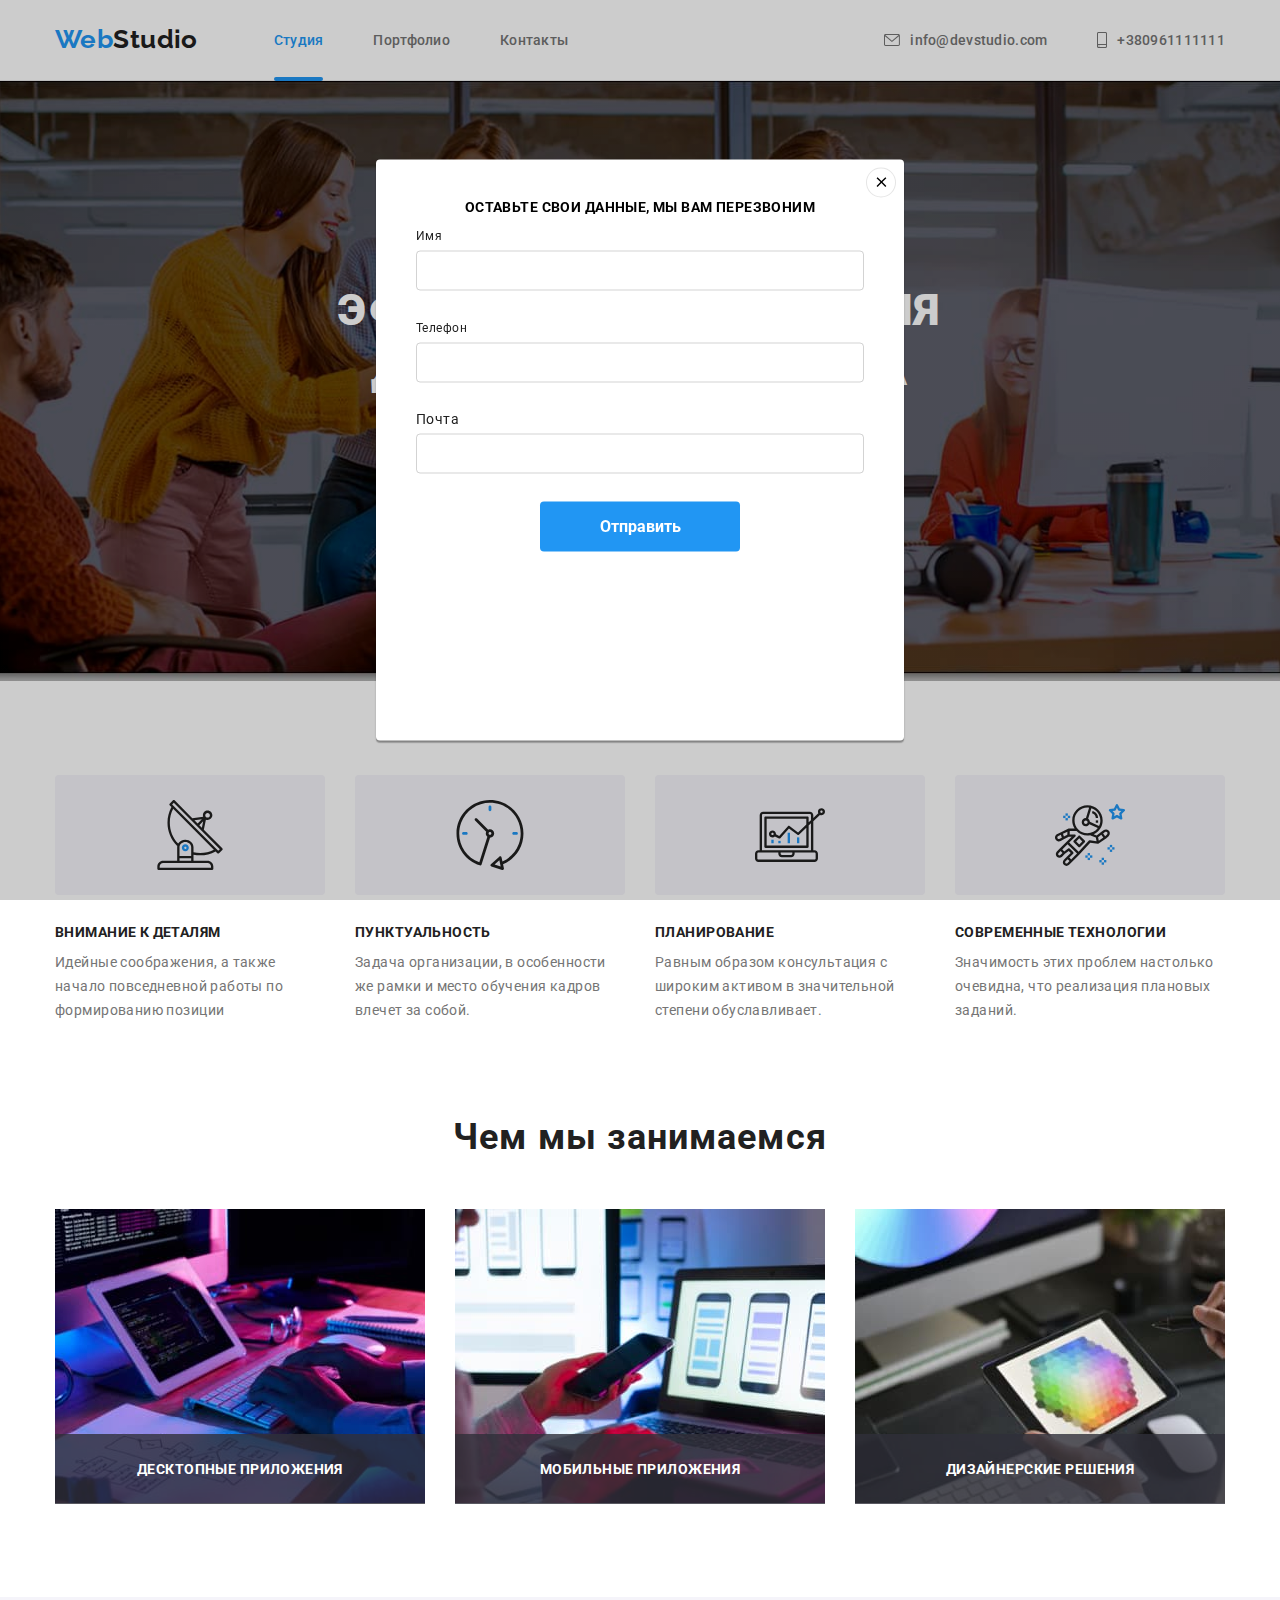
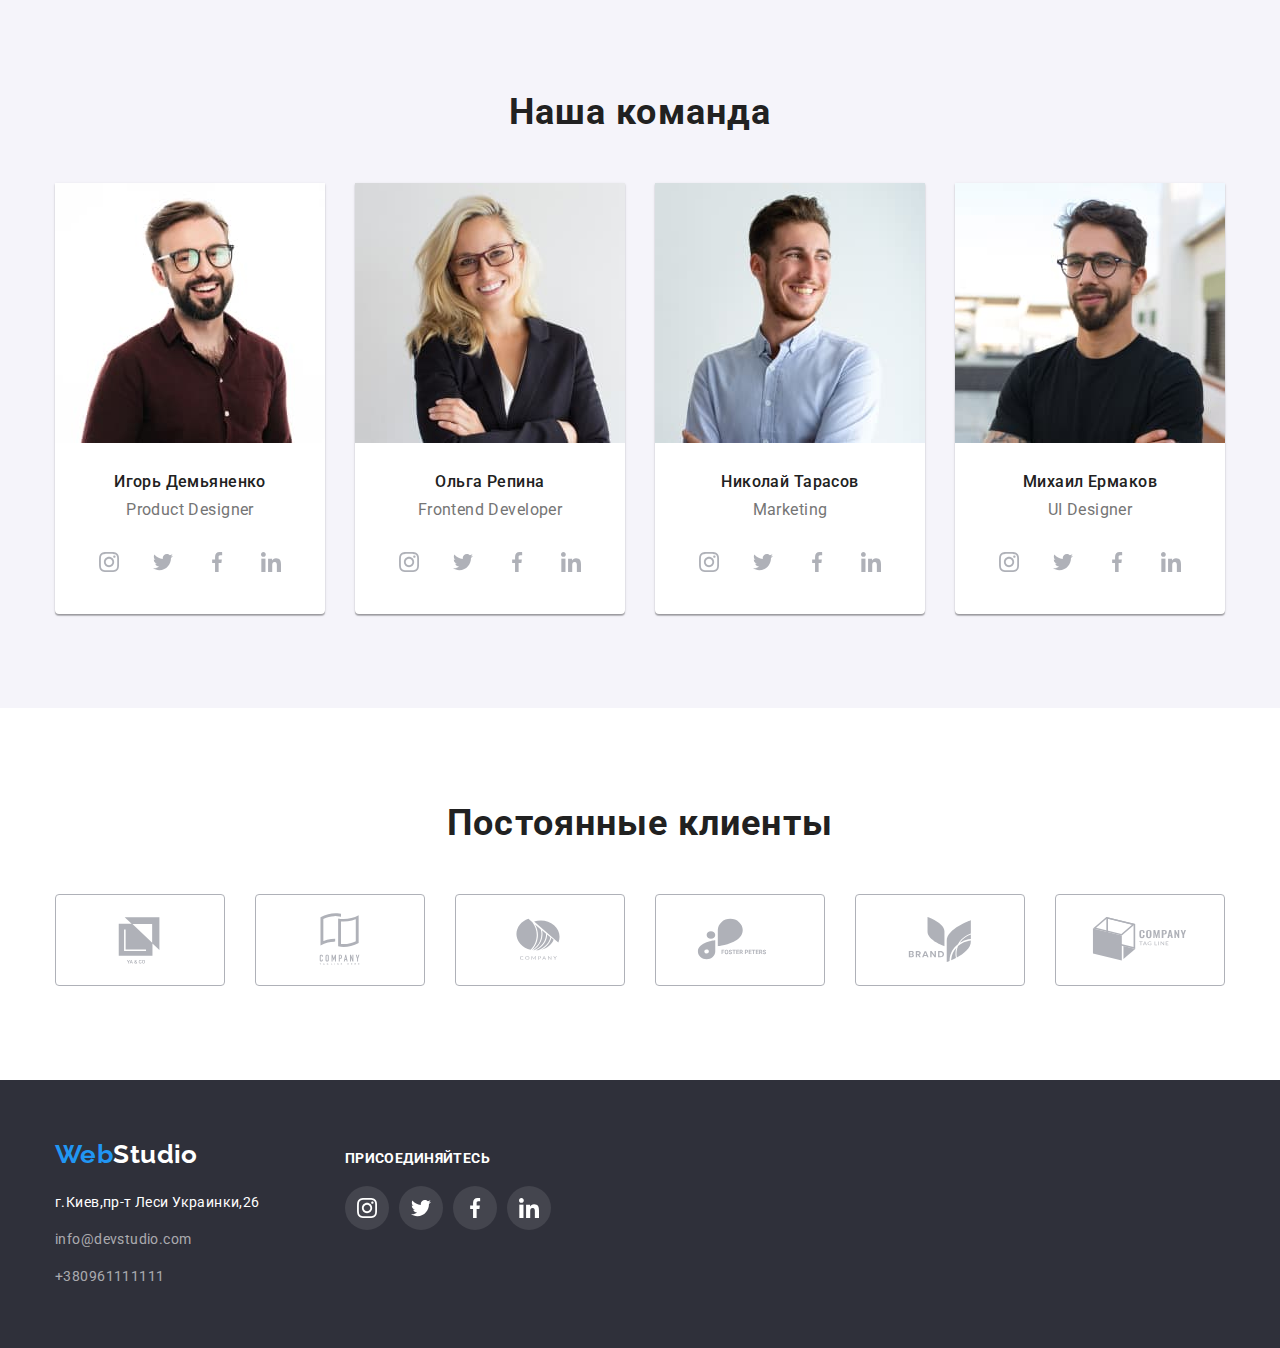
==== commit 6bc4fd11: "add" ====
--- a/index.html
+++ b/index.html
@@ -414,13 +414,46 @@
               </div>
           </div>
     </footer>
-        <div class="backdrop is-hidden" data-modal>
+        <div class="backdrop " data-modal>
             <div class="modal">
               <button type="button" class="close-modal" data-modal-close>
                 <svg class="close-button" width="20" height="20">
                   <use href="./images/symbol-defs.svg#icon-close"></use>
                 </svg>
               </button>
+              <p class="modal-title">Оставьте свои данные, мы вам перезвоним</p>
+              <form class="modal-form">
+                <Label class="modal-label">Имя
+                <input
+                  minlength="5" 
+                  type="text"
+                  name="user-name" 
+                  class="modal-input"
+                  required
+                />
+                </Label>
+                <label class="modal-label">Телефон
+                <input 
+                type="tel"
+                  name="user-tel" 
+                  class="modal-input"
+                  required
+                  title="+380 (96) 111-11-11"
+                  pattern="[\+]\d{3}\s[\(]\d{2}[\)]\s\d{3}[\-]\d{2}[\-]\d{2}"
+                  minlength="13"
+                  maxlength="19"
+                />
+                </label>
+                <label class="odal-label">Почта
+                <input 
+                  type="email"
+                  name="user-mail"
+                  class="modal-input"
+                  required
+                />
+                </label>
+                <button type="submit" class="button modal-button">Отправить</button>
+              </form>
             </div>
         </div>
      <script src="./js/modal.js"></script>
--- a/css/styles.css
+++ b/css/styles.css
@@ -113,6 +113,7 @@
   align-items: center;
   padding-top: 32px;
   padding-bottom: 32px;
+  transition: color 250ms cubic-bezier(0.4, 0, 0.2, 1);
 }
 .site-nav > li:nth-child(2) {
   margin: 0 50px 0;
@@ -136,7 +137,7 @@
   content: '';
   display: block;
   position: absolute;
-  bottom: 0;
+  bottom: -1px;
   width: 100%;
   height: 4px;
   background-color: var(--accent-color);
@@ -370,7 +371,6 @@
   font-size: 16px;
   line-height: 1.18;
   color: var(--main-title-color);
-  margin-bottom: 10px;
 }
 .who-is-it {
   font-size: 16px;
@@ -439,20 +439,6 @@
   margin-right: 0px;
 }
 .button-filter {
-  font-weight: 500;
-  font-size: 16px;
-  line-height: 1.6;
-  color: var(--main-title-color);
-  background: var(--people-background-color);
-  border: var(--accent-color);
-  border-radius: 4px;
-  padding: 6px 21px;
-  cursor: pointer;
-
-  transition: background-color 250ms cubic-bezier(0.4, 0, 0.2, 1),
-    fill 250ms cubic-bezier(0.4, 0, 0.2, 1), color 250ms cubic-bezier(0.4, 0, 0.2, 1);
-}
-.button-filter-right {
   font-weight: 500;
   font-size: 16px;
   line-height: 1.6;
@@ -463,7 +449,20 @@
   padding: 6px 21px;
   cursor: pointer;
   transition: background-color 250ms cubic-bezier(0.4, 0, 0.2, 1),
-    fill 250ms cubic-bezier(0.4, 0, 0.2, 1), color 250ms cubic-bezier(0.4, 0, 0.2, 1);
+    box-shadow 250ms cubic-bezier(0.4, 0, 0.2, 1), color 250ms cubic-bezier(0.4, 0, 0.2, 1);
+}
+.button-filter-right {
+  font-weight: 500;
+  font-size: 16px;
+  line-height: 1.6;
+  color: var(--main-title-color);
+  background: var(--people-background-color);
+  border: var(--accent-color);
+  border-radius: 4px;
+  padding: 6px 21px;
+  cursor: pointer;
+  transition: background-color 250ms cubic-bezier(0.4, 0, 0.2, 1),
+    box-shadow 250ms cubic-bezier(0.4, 0, 0.2, 1), color 250ms cubic-bezier(0.4, 0, 0.2, 1);
 }
 .button-filter:hover,
 .button-filter-right:hover {
@@ -514,7 +513,7 @@
   line-height: 1.56;
   letter-spacing: 0.03em;
   color: #fff;
-  padding: 63px 24px 0px 24px;
+  padding: 63px 24px 63px 24px;
   background: rgba(33, 150, 243, 0.9);
   height: 100%;
   transform: translateY(101%);
@@ -528,8 +527,7 @@
 }
 .card-link {
   display: block;
-  transition: background-color 250ms cubic-bezier(0.4, 0, 0.2, 1),
-    fill 250ms cubic-bezier(0.4, 0, 0.2, 1), color 250ms cubic-bezier(0.4, 0, 0.2, 1);
+  transition: box-shadow 250ms;
 }
 
 .card-link:hover {
@@ -604,14 +602,16 @@
   padding: 60px 0;
   background-color: var(--hero-color);
 }
-
+.footer-nav-list {
+  margin-bottom: 13px;
+}
 .footer-nav-link-address {
   font-size: 14px;
   display: block;
   line-height: 24px;
   letter-spacing: 0.03em;
   color: var(--header-color);
-  margin-bottom: 9px;
+  /* margin-bottom: 9px; */
   transition: background-color, fill, color 250ms cubic-bezier(0.4, 0, 0.2, 1);
 }
 
@@ -628,7 +628,7 @@
   line-height: 24px;
   letter-spacing: 0.03em;
   color: var(--footer-tel-mail-color);
-  margin-bottom: 9px;
+  /* margin-bottom: 9px; */
   transition: background-color, fill, color 250ms cubic-bezier(0.4, 0, 0.2, 1);
 }
 .footer-nav-link-mail:hover {
@@ -704,7 +704,7 @@
   align-items: center;
   fill: var(--footer-logo-color);
   background-color: rgba(255, 255, 255, 0.1);
-  transition: background-color, fill, color 250ms cubic-bezier(0.4, 0, 0.2, 1);
+  transition: background-color 250ms cubic-bezier(0.4, 0, 0.2, 1);
 }
 
 .footer-soc-link:hover {
@@ -737,6 +737,10 @@
   border-radius: 4px;
   transform: translate(-50%, -50%) scale(1);
   transition: transform 250ms cubic-bezier(0.4, 0, 0.2, 1);
+  padding-top: 39px;
+  padding-right: 40px;
+  padding-bottom: 37px;
+  padding-left: 40px;
 }
 .close-modal {
   position: absolute;
@@ -757,3 +761,34 @@
   visibility: hidden;
   pointer-events: none;
 }
+.modal-title {
+  font-style: 20px;
+  font-weight: 700;
+  line-height: calc(23 / 20);
+  letter-spacing: 3%;
+  text-transform: uppercase;
+  text-align: center;
+  color: var(--header-logo-color);
+  margin-bottom: 12px;
+}
+.modal-form {
+  margin: 0 auto;
+}
+.modal-input {
+  width: 100%;
+  height: 40px;
+  border: 1px solid rgba(33, 33, 33, 0.2);
+  border-radius: 4px;
+  background-color: transparent;
+  margin-bottom: 28px;
+  margin-top: 7px;
+}
+.modal-button {
+  display: block;
+  margin: 0 auto;
+}
+.modal-label {
+  font-family: Roboto;
+  font-weight: 400;
+  font-size: 12px;
+}
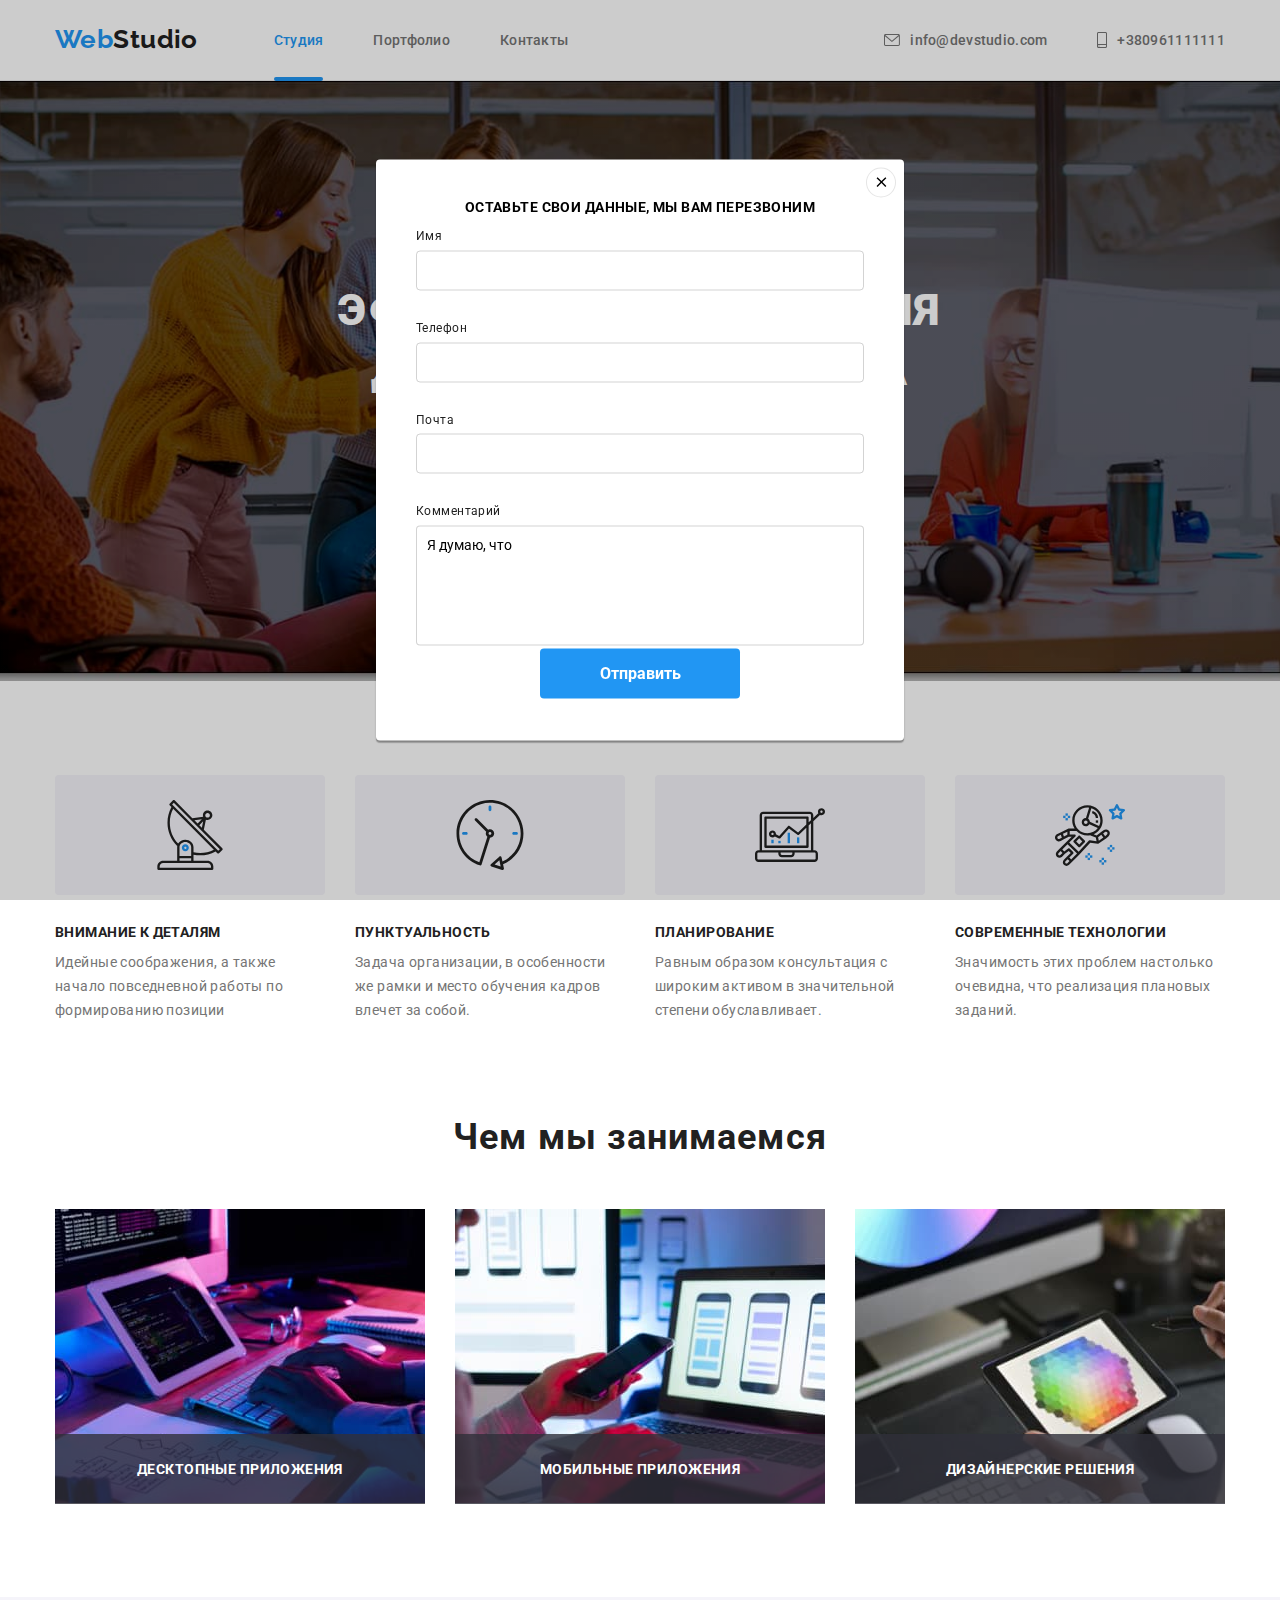
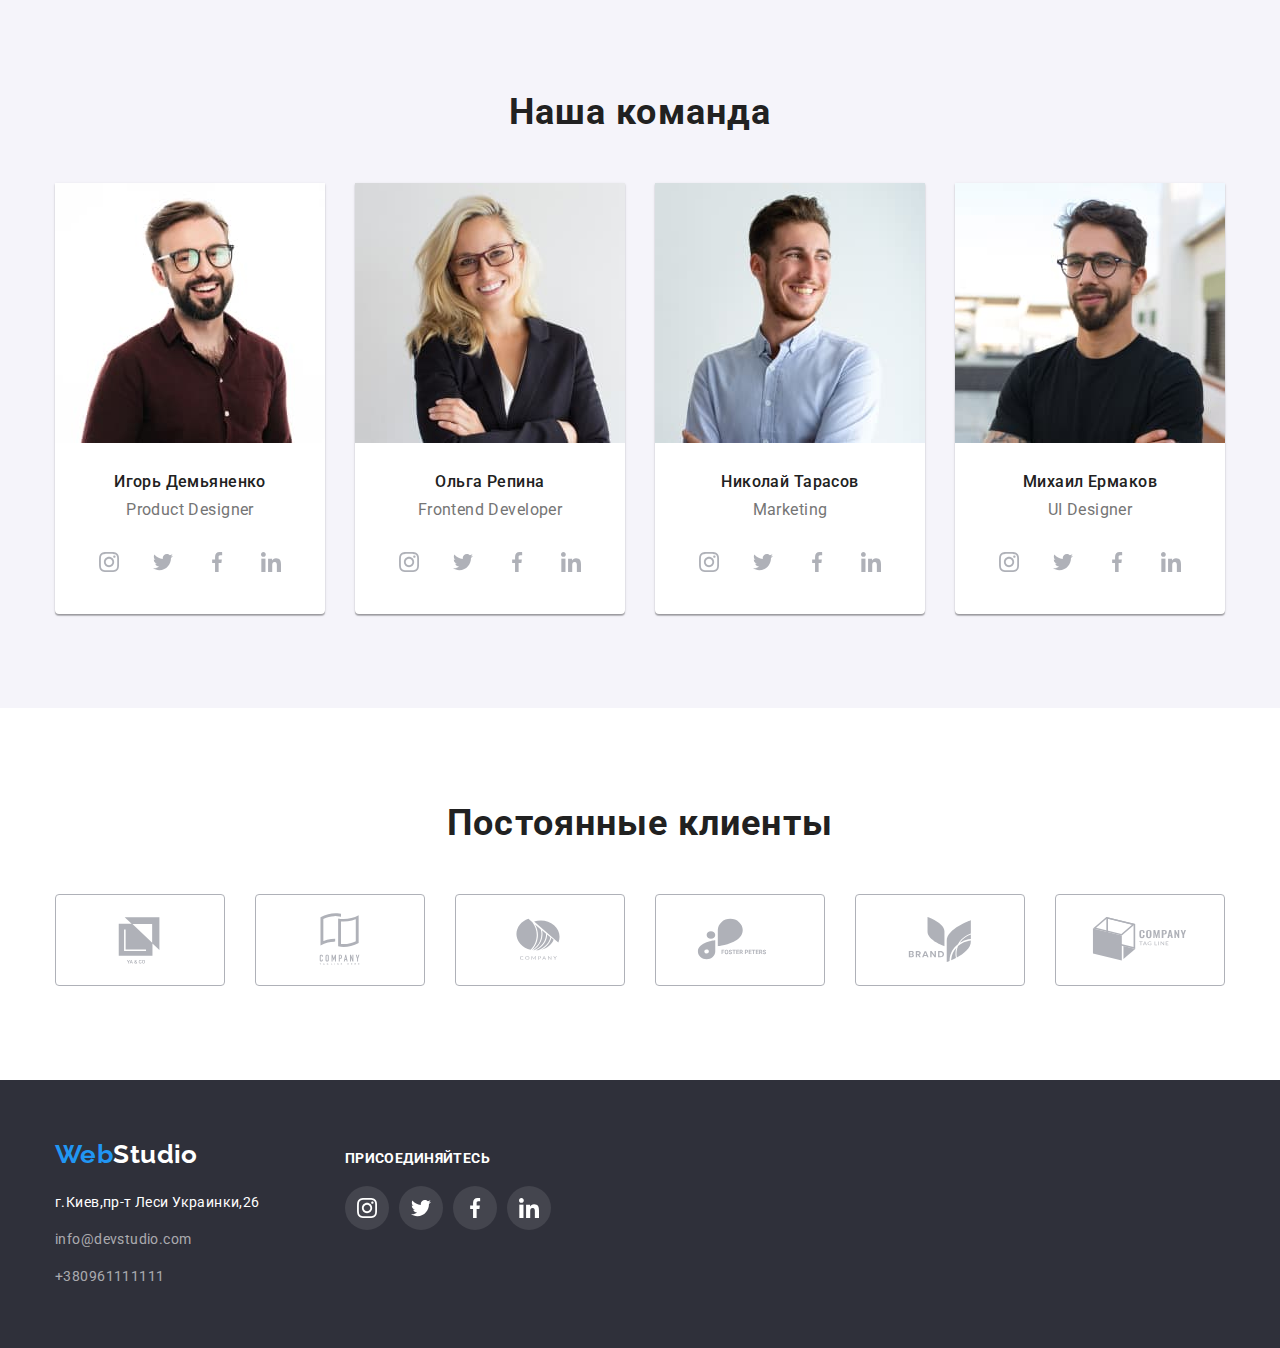
==== commit 821b2093: "add" ====
--- a/index.html
+++ b/index.html
@@ -444,7 +444,7 @@
                   maxlength="19"
                 />
                 </label>
-                <label class="odal-label">Почта
+                <label class="modal-label">Почта
                 <input 
                   type="email"
                   name="user-mail"
@@ -452,6 +452,15 @@
                   required
                 />
                 </label>
+                <div class="modal-field">
+                  <label class="modal-label" for="modal-text">Комментарий</label>
+                  <textarea 
+                    name="modal-text" 
+                    id="modal-text"
+                    class="modal-text-area"
+                    placeholder="Введите текст"
+                  >Я думаю, что</textarea>
+                </div>
                 <button type="submit" class="button modal-button">Отправить</button>
               </form>
             </div>
--- a/css/styles.css
+++ b/css/styles.css
@@ -792,3 +792,12 @@
   font-weight: 400;
   font-size: 12px;
 }
+.modal-text-area {
+  width: 100%;
+  height: 120px;
+  border: 1px solid rgba(33, 33, 33, 0.2);
+  border-radius: 4px;
+  margin-top: 7px;
+  resize: none;
+  padding: 10px;
+}
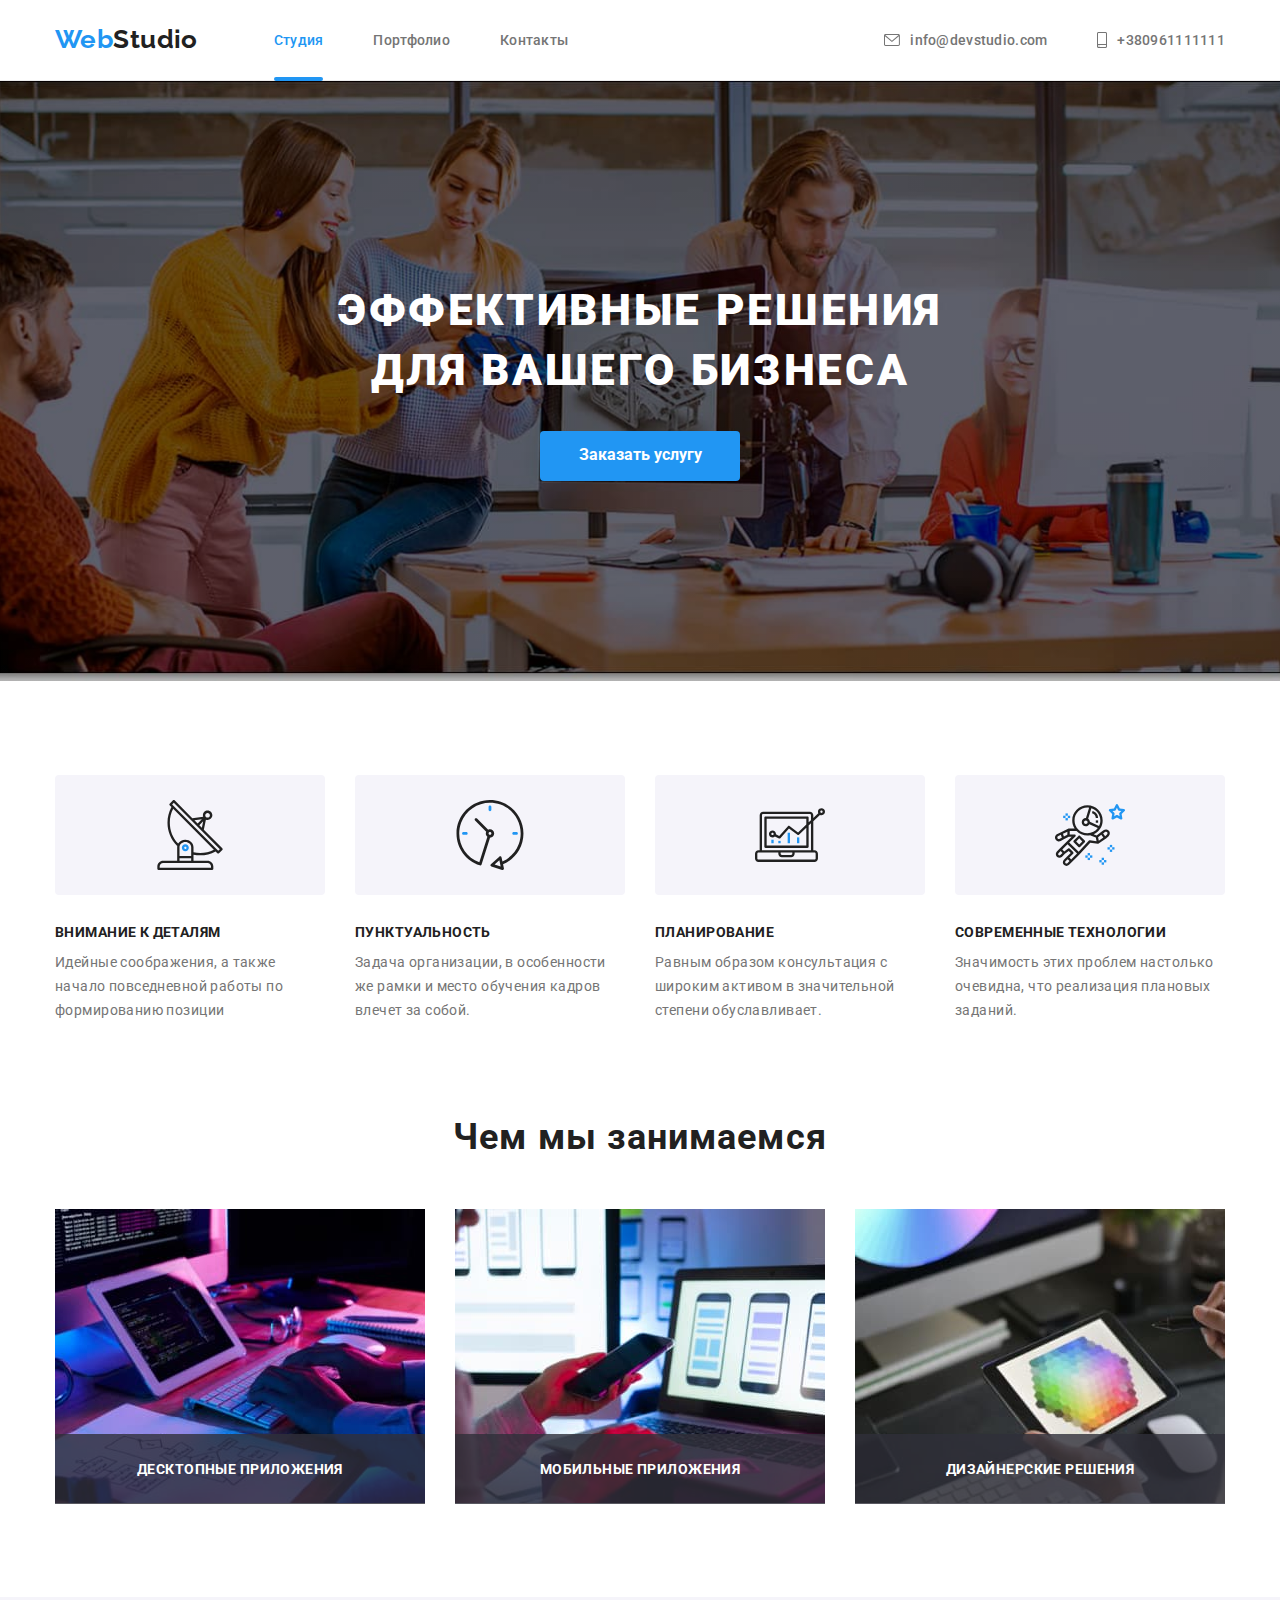
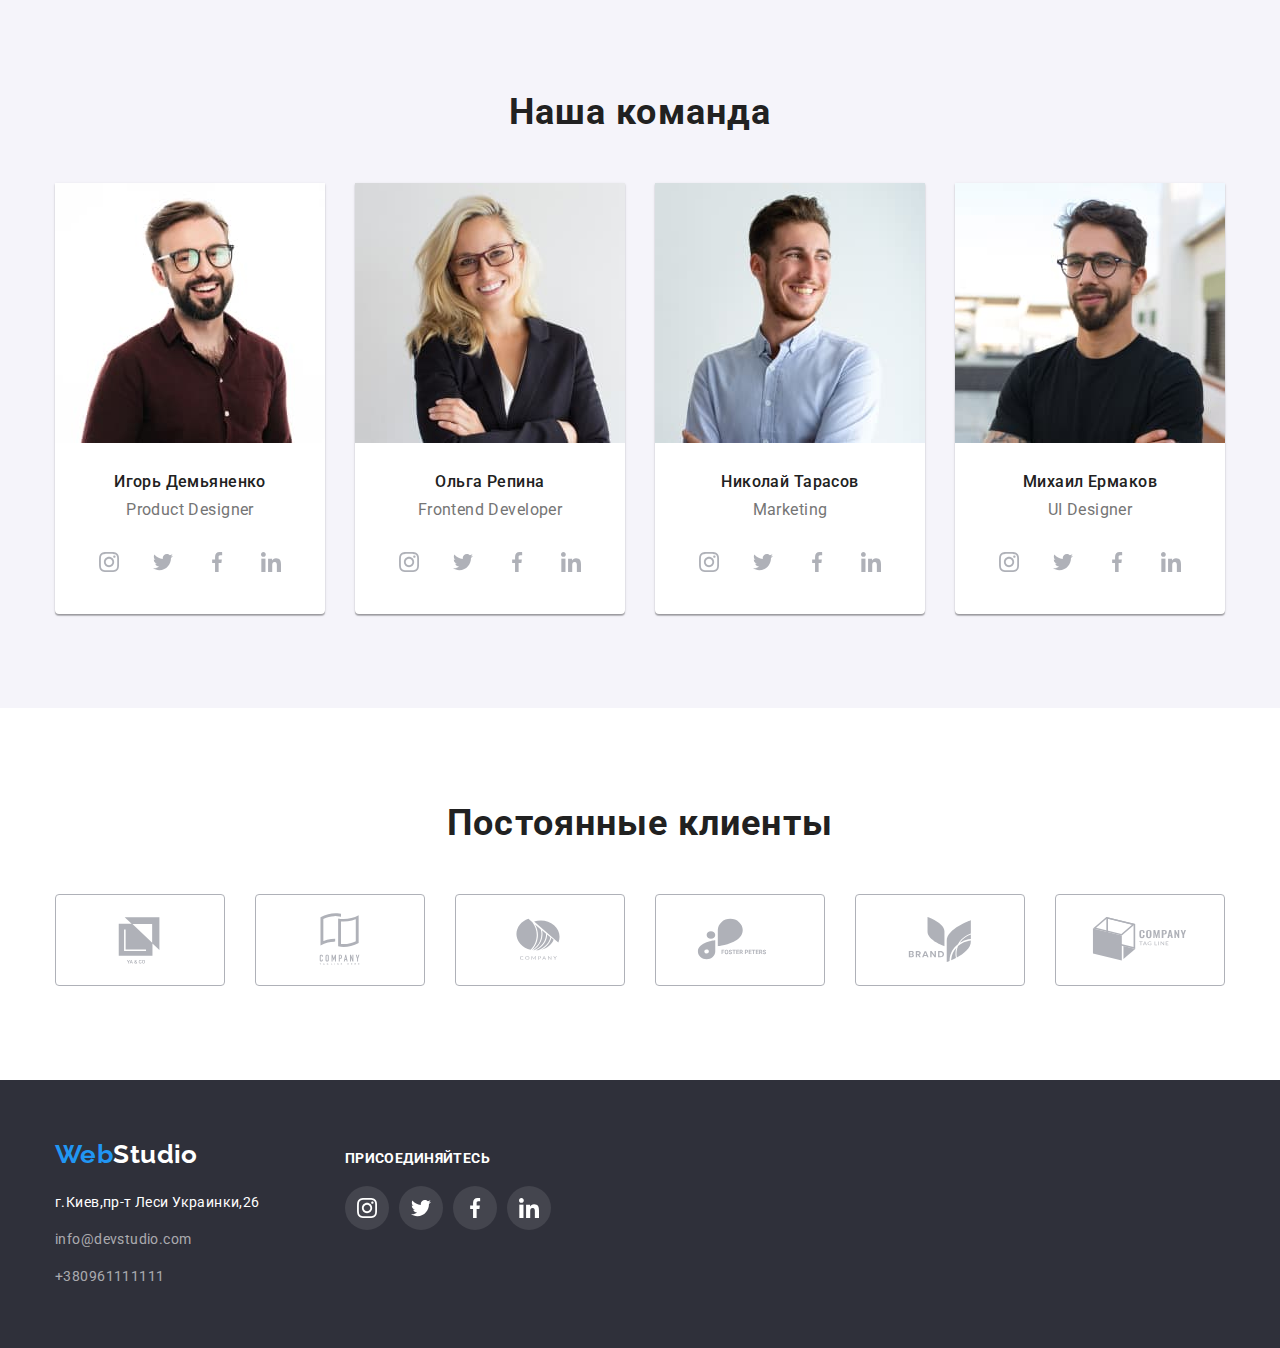
==== commit da5630cd: "add" ====
--- a/index.html
+++ b/index.html
@@ -414,7 +414,7 @@
               </div>
           </div>
     </footer>
-        <div class="backdrop " data-modal>
+        <div class="backdrop is-hidden" data-modal>
             <div class="modal">
               <button type="button" class="close-modal" data-modal-close>
                 <svg class="close-button" width="20" height="20">
@@ -422,36 +422,57 @@
                 </svg>
               </button>
               <p class="modal-title">Оставьте свои данные, мы вам перезвоним</p>
+              
               <form class="modal-form">
-                <Label class="modal-label">Имя
-                <input
-                  minlength="5" 
-                  type="text"
-                  name="user-name" 
-                  class="modal-input"
-                  required
-                />
-                </Label>
-                <label class="modal-label">Телефон
-                <input 
-                type="tel"
-                  name="user-tel" 
-                  class="modal-input"
-                  required
-                  title="+380 (96) 111-11-11"
-                  pattern="[\+]\d{3}\s[\(]\d{2}[\)]\s\d{3}[\-]\d{2}[\-]\d{2}"
-                  minlength="13"
-                  maxlength="19"
-                />
+                
+                <label class="modal-field">
+                  <span class="label-modal">Имя</span>
+                  <input
+                    minlength="5" 
+                    type="text"
+                    name="user-name" 
+                    class="modal-input"
+                    required
+                  />
+                  <svg class="input-icon" width="18" height="18">
+                    <use 
+                      href="./images/symbol-defs.svg#icon-person-black-18dp-1">
+                    </use>
+                  </svg>
                 </label>
-                <label class="modal-label">Почта
-                <input 
-                  type="email"
-                  name="user-mail"
-                  class="modal-input"
-                  required
-                />
-                </label>
+                <label class="modal-field">
+                  <span class="label-modal">Телефон</span>
+                  <input 
+                  type="tel"
+                    name="user-tel" 
+                    class="modal-input"
+                    required
+                    title="+380 (96) 111-11-11"
+                    pattern="[\+]\d{3}\s[\(]\d{2}[\)]\s\d{3}[\-]\d{2}[\-]\d{2}"
+                    minlength="13"
+                    maxlength="19"
+                  />
+                  <svg class="input-icon" width="18" height="18">
+                    <use 
+                      href="./images/symbol-defs.svg#icon-phone-black-18dp-1">
+                    </use>
+                  </svg>
+                  </label>
+                  <label class="modal-field">
+                    <span class="input-wrap">Почта</span>
+                  <input 
+                    type="email"
+                    name="user-mail"
+                    class="modal-input"
+                    required
+                  />
+                  <svg class="input-icon" width="18" height="18">
+                  <use 
+                    href="./images/symbol-defs.svg#icon-email-black-18dp-1">
+                  </use>
+                  </svg>
+                  </label>
+                
                 <div class="modal-field">
                   <label class="modal-label" for="modal-text">Комментарий</label>
                   <textarea 
--- a/css/styles.css
+++ b/css/styles.css
@@ -13,6 +13,9 @@
   --header-background-color: #ececec;
   --card-set-gap: 30px;
   --card-border: #eeeeee;
+  --fill-icon: #afb1b8;
+  --time-animations: 250ms;
+  --function-animations: cubic-bezier(0.4, 0, 0.2, 1);
 }
 .container {
   width: 1200px;
@@ -113,7 +116,7 @@
   align-items: center;
   padding-top: 32px;
   padding-bottom: 32px;
-  transition: color 250ms cubic-bezier(0.4, 0, 0.2, 1);
+  transition: color var(--time-animations) var(--function-animations);
 }
 .site-nav > li:nth-child(2) {
   margin: 0 50px 0;
@@ -219,7 +222,9 @@
   padding: 10px 32px;
   font-weight: 700;
   font-size: 16px;
-  transition: background-color, fill, color 250ms cubic-bezier(0.4, 0, 0.2, 1);
+  transition: background-color var(--time-animations) var(--function-animations),
+    fill var(--time-animations) var(--function-animations),
+    color var(--time-animations) var(--function-animations);
 }
 .button :hover {
   box-shadow: 0px 4px 4px rgba(0, 0, 0, 0.15);
@@ -346,14 +351,14 @@
 }
 .people-list-item {
   margin-right: 30px;
-  background-color: #fff;
+  background-color: var(--header-color);
   border-bottom-left-radius: 4px;
   border-bottom-right-radius: 4px;
   box-shadow: 0px 1px 3px rgb(0 0 0 / 12%), 0px 1px 1px rgb(0 0 0 / 14%),
     0px 2px 1px rgb(0 0 0 / 20%);
 }
 .people-list-item-right {
-  background-color: #fff;
+  background-color: var(--header-color);
   border-bottom-left-radius: 4px;
   border-bottom-right-radius: 4px;
   box-shadow: 0px 1px 3px rgb(0 0 0 / 12%), 0px 1px 1px rgb(0 0 0 / 14%),
@@ -396,22 +401,23 @@
   justify-content: center;
   align-items: center;
   background-color: var(--header-color);
-  fill: #afb1b8;
-  transition: background-color 250ms cubic-bezier(0.4, 0, 0.2, 1),
-    fill 250ms cubic-bezier(0.4, 0, 0.2, 1), color 250ms cubic-bezier(0.4, 0, 0.2, 1);
+  color: var(--fill-icon);
+  transition: background-color var(--time-animations) var(--function-animations),
+    color var(--time-animations) var(--function-animations);
 }
 .peoples-soc-link:hover {
   background-color: var(--accent-color);
-  fill: #ffffff;
+  color: var(--footer-logo-color);
 }
 .peoples-soc-link:focus {
   background-color: var(--accent-color);
-  fill: #ffffff;
+  color: var(--footer-logo-color);
 }
 .icon-soc-link {
   display: flex;
   justify-content: center;
   align-items: center;
+  fill: currentColor;
 }
 
 .client-title {
@@ -448,8 +454,9 @@
   border-radius: 4px;
   padding: 6px 21px;
   cursor: pointer;
-  transition: background-color 250ms cubic-bezier(0.4, 0, 0.2, 1),
-    box-shadow 250ms cubic-bezier(0.4, 0, 0.2, 1), color 250ms cubic-bezier(0.4, 0, 0.2, 1);
+  transition: background-color var(--time-animations) var(--function-animations),
+    box-shadow var(--time-animations) var(--function-animations),
+    color var(--time-animations) var(--function-animations);
 }
 .button-filter-right {
   font-weight: 500;
@@ -461,8 +468,9 @@
   border-radius: 4px;
   padding: 6px 21px;
   cursor: pointer;
-  transition: background-color 250ms cubic-bezier(0.4, 0, 0.2, 1),
-    box-shadow 250ms cubic-bezier(0.4, 0, 0.2, 1), color 250ms cubic-bezier(0.4, 0, 0.2, 1);
+  transition: background-color var(--time-animations) var(--function-animations),
+    box-shadow var(--time-animations) var(--function-animations),
+    color var(--time-animations) var(--function-animations);
 }
 .button-filter:hover,
 .button-filter-right:hover {
@@ -512,29 +520,24 @@
   font-size: 18px;
   line-height: 1.56;
   letter-spacing: 0.03em;
-  color: #fff;
+  color: var(--header-color);
   padding: 63px 24px 63px 24px;
   background: rgba(33, 150, 243, 0.9);
   height: 100%;
   transform: translateY(101%);
-  transition: transform 250ms cubic-bezier(0.4, 0, 0.2, 1);
-}
-.card-link:hover .description-text {
-  transform: translateY(0);
-}
+  transition: transform var(--time-animations) var(--function-animations);
+}
+.card-link:hover .description-text,
 .card-link:focus .description-text {
   transform: translateY(0);
 }
+
 .card-link {
   display: block;
-  transition: box-shadow 250ms;
-}
-
-.card-link:hover {
-  box-shadow: 0px 0px 0px rgba(0, 0, 0, 0), 1px 4px 6px rgba(0, 0, 0, 0.16),
-    0px 4px 4px rgba(0, 0, 0, 0.25), 1px 4px 6px rgba(0, 0, 0, 0.16);
-}
-
+  transition: box-shadow var(--time-animations) var(--function-animations);
+}
+
+.card-link:hover,
 .card-link:focus {
   box-shadow: 0px 0px 0px rgba(0, 0, 0, 0), 1px 4px 6px rgba(0, 0, 0, 0.16),
     0px 4px 4px rgba(0, 0, 0, 0.25), 1px 4px 6px rgba(0, 0, 0, 0.16);
@@ -579,11 +582,11 @@
   display: flex;
   align-items: center;
   justify-content: center;
-  border: 1px solid #afb1b8;
+  border: 1px solid var(--fill-icon);
   border-radius: 4px;
-  fill: #afb1b8;
-  transition: border-color 250ms cubic-bezier(0.4, 0, 0.2, 1),
-    fill 250ms cubic-bezier(0.4, 0, 0.2, 1), color 250ms cubic-bezier(0.4, 0, 0.2, 1);
+  fill: var(--fill-icon);
+  transition: border-color var(--time-animations) var(--function-animations),
+    color var(--time-animations) var(--function-animations);
 }
 .client-icon-link:hover {
   border-color: var(--accent-color);
@@ -611,8 +614,9 @@
   line-height: 24px;
   letter-spacing: 0.03em;
   color: var(--header-color);
-  /* margin-bottom: 9px; */
-  transition: background-color, fill, color 250ms cubic-bezier(0.4, 0, 0.2, 1);
+  transition: background-color var(--time-animations) var(--function-animations),
+    fill var(--time-animations) var(--function-animations),
+    color var(--time-animations) var(--function-animations);
 }
 
 .footer-nav-link-address:hover {
@@ -628,8 +632,7 @@
   line-height: 24px;
   letter-spacing: 0.03em;
   color: var(--footer-tel-mail-color);
-  /* margin-bottom: 9px; */
-  transition: background-color, fill, color 250ms cubic-bezier(0.4, 0, 0.2, 1);
+  transition: background-color var(--time-animations) var(--function-animations);
 }
 .footer-nav-link-mail:hover {
   color: var(--accent-color);
@@ -643,7 +646,9 @@
   line-height: 24px;
   letter-spacing: 0.03em;
   color: var(--footer-tel-mail-color);
-  transition: background-color, fill, color 250ms cubic-bezier(0.4, 0, 0.2, 1);
+  transition: background-color var(--time-animations) var(--function-animations),
+    fill var(--time-animations) var(--function-animations),
+    color var(--time-animations) var(--function-animations);
 }
 .footer-nav-link-tel:hover {
   color: var(--accent-color);
@@ -684,7 +689,7 @@
   line-height: 16px;
   letter-spacing: 0.03em;
   text-transform: uppercase;
-  color: #ffffff;
+  color: var(--main-btn-color);
 }
 .footer-soc-list {
   display: flex;
@@ -702,9 +707,9 @@
   display: flex;
   justify-content: center;
   align-items: center;
-  fill: var(--footer-logo-color);
+  color: var(--footer-logo-color);
   background-color: rgba(255, 255, 255, 0.1);
-  transition: background-color 250ms cubic-bezier(0.4, 0, 0.2, 1);
+  transition: background-color var(--time-animations) var(--function-animations);
 }
 
 .footer-soc-link:hover {
@@ -721,8 +726,8 @@
   height: 100%;
   background: rgba(0, 0, 0, 0.2);
   opacity: 1;
-  transition: opacity 250ms cubic-bezier(0.4, 0, 0.2, 1),
-    visibility 250ms cubic-bezier(0.4, 0, 0.2, 1);
+  transition: opacity var(--time-animations) var(--function-animations),
+    visibility var(--time-animations) var(--function-animations);
 }
 
 .modal {
@@ -731,12 +736,12 @@
   left: 50%;
   width: 528px;
   min-height: 581px;
-  background: #ffffff;
+  background: var(--header-color);
   box-shadow: 0px 1px 3px rgb(0 0 0 / 12%), 0px 1px 1px rgb(0 0 0 / 14%),
     0px 2px 1px rgb(0 0 0 / 20%);
   border-radius: 4px;
   transform: translate(-50%, -50%) scale(1);
-  transition: transform 250ms cubic-bezier(0.4, 0, 0.2, 1);
+  transition: transform var(--time-animations) var(--function-animations);
   padding-top: 39px;
   padding-right: 40px;
   padding-bottom: 37px;
@@ -779,9 +784,16 @@
   height: 40px;
   border: 1px solid rgba(33, 33, 33, 0.2);
   border-radius: 4px;
-  background-color: transparent;
-  margin-bottom: 28px;
-  margin-top: 7px;
+  font-size: 16px;
+  margin-top: 15px;
+  padding: 0 10px 0 40px;
+  transition: 250ms linear border;
+}
+.input-icon {
+  position: absolute;
+  top: 50%;
+  left: 10px;
+  transition: 250ms linear fill;
 }
 .modal-button {
   display: block;
@@ -791,6 +803,24 @@
   font-family: Roboto;
   font-weight: 400;
   font-size: 12px;
+}
+.modal-field {
+  margin-top: 20px;
+  display: block;
+  margin-bottom: 10px;
+  position: relative;
+}
+.label-modal {
+  display: block;
+  position: absolute;
+  font-family: Roboto;
+  font-style: normal;
+  font-weight: normal;
+  font-size: 12px;
+  line-height: 14px;
+  letter-spacing: 0.01em;
+  color: #757575;
+  margin-top: -4px;
 }
 .modal-text-area {
   width: 100%;
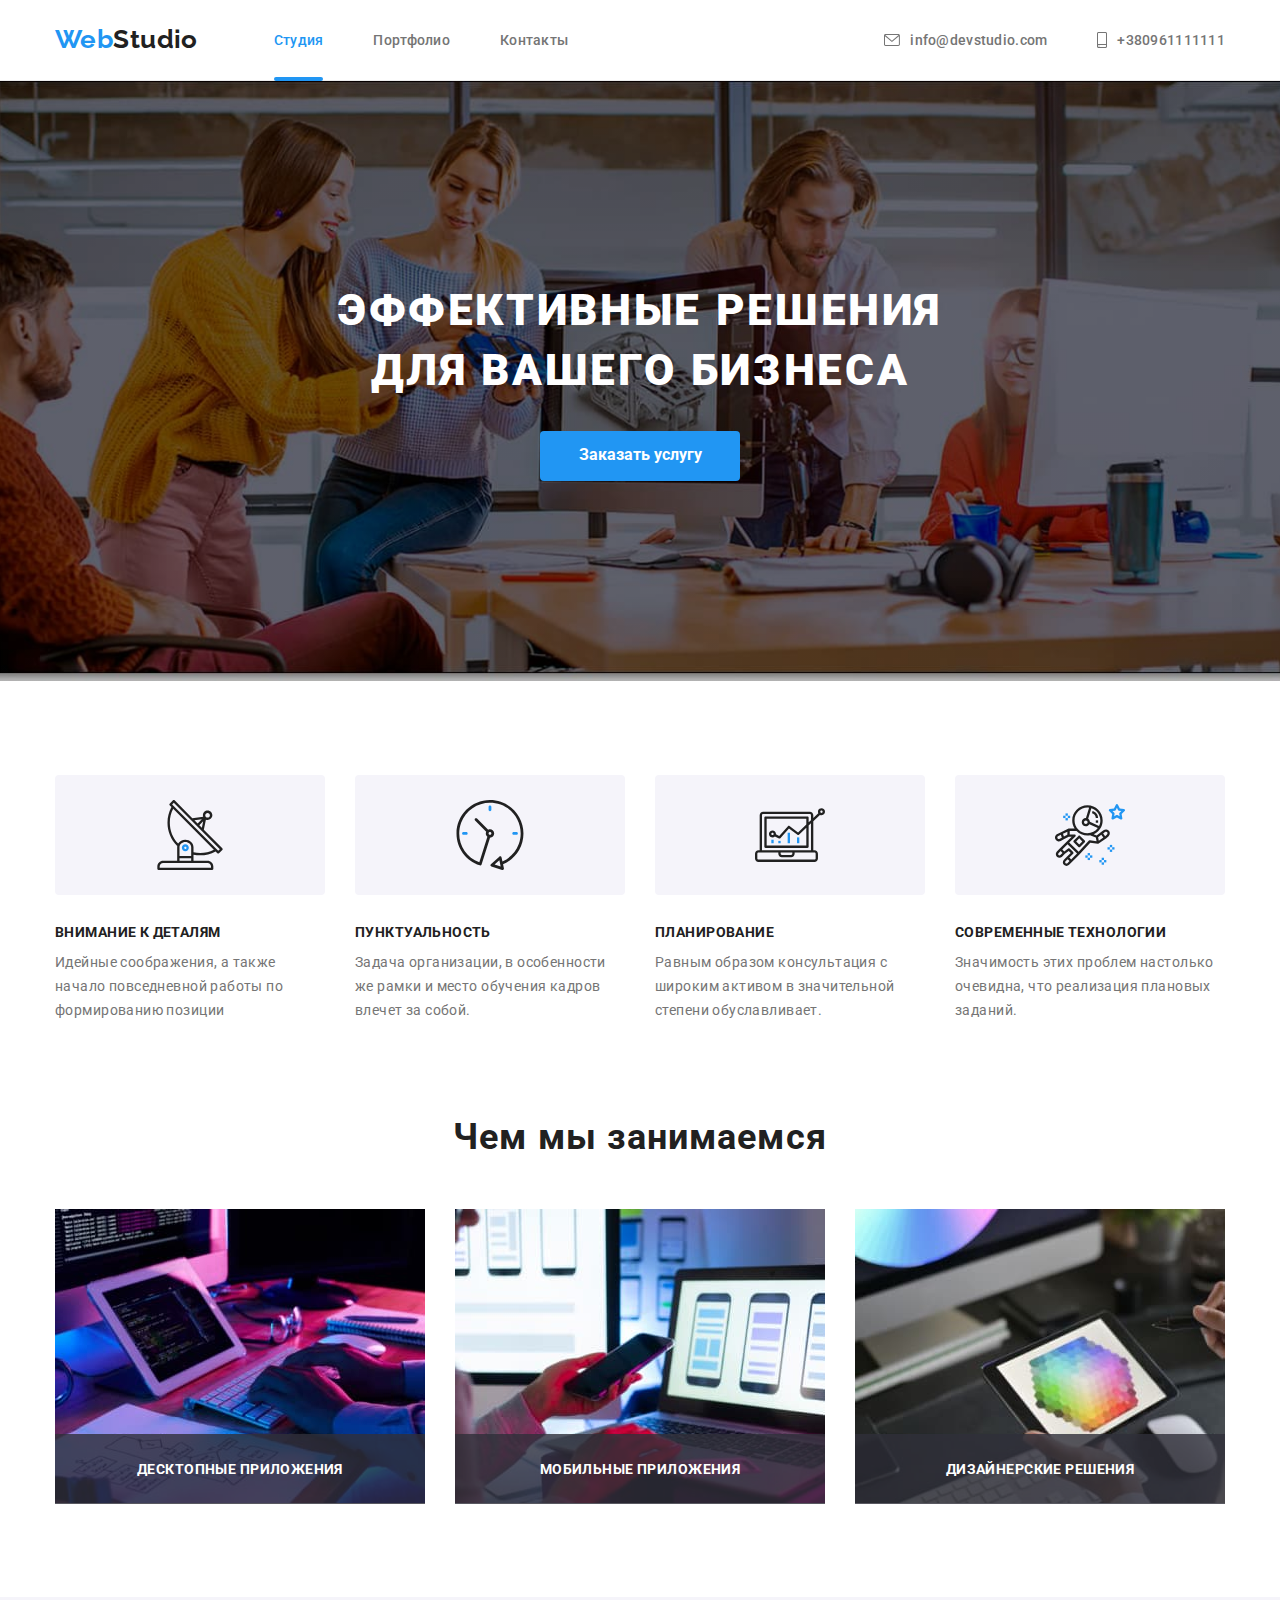
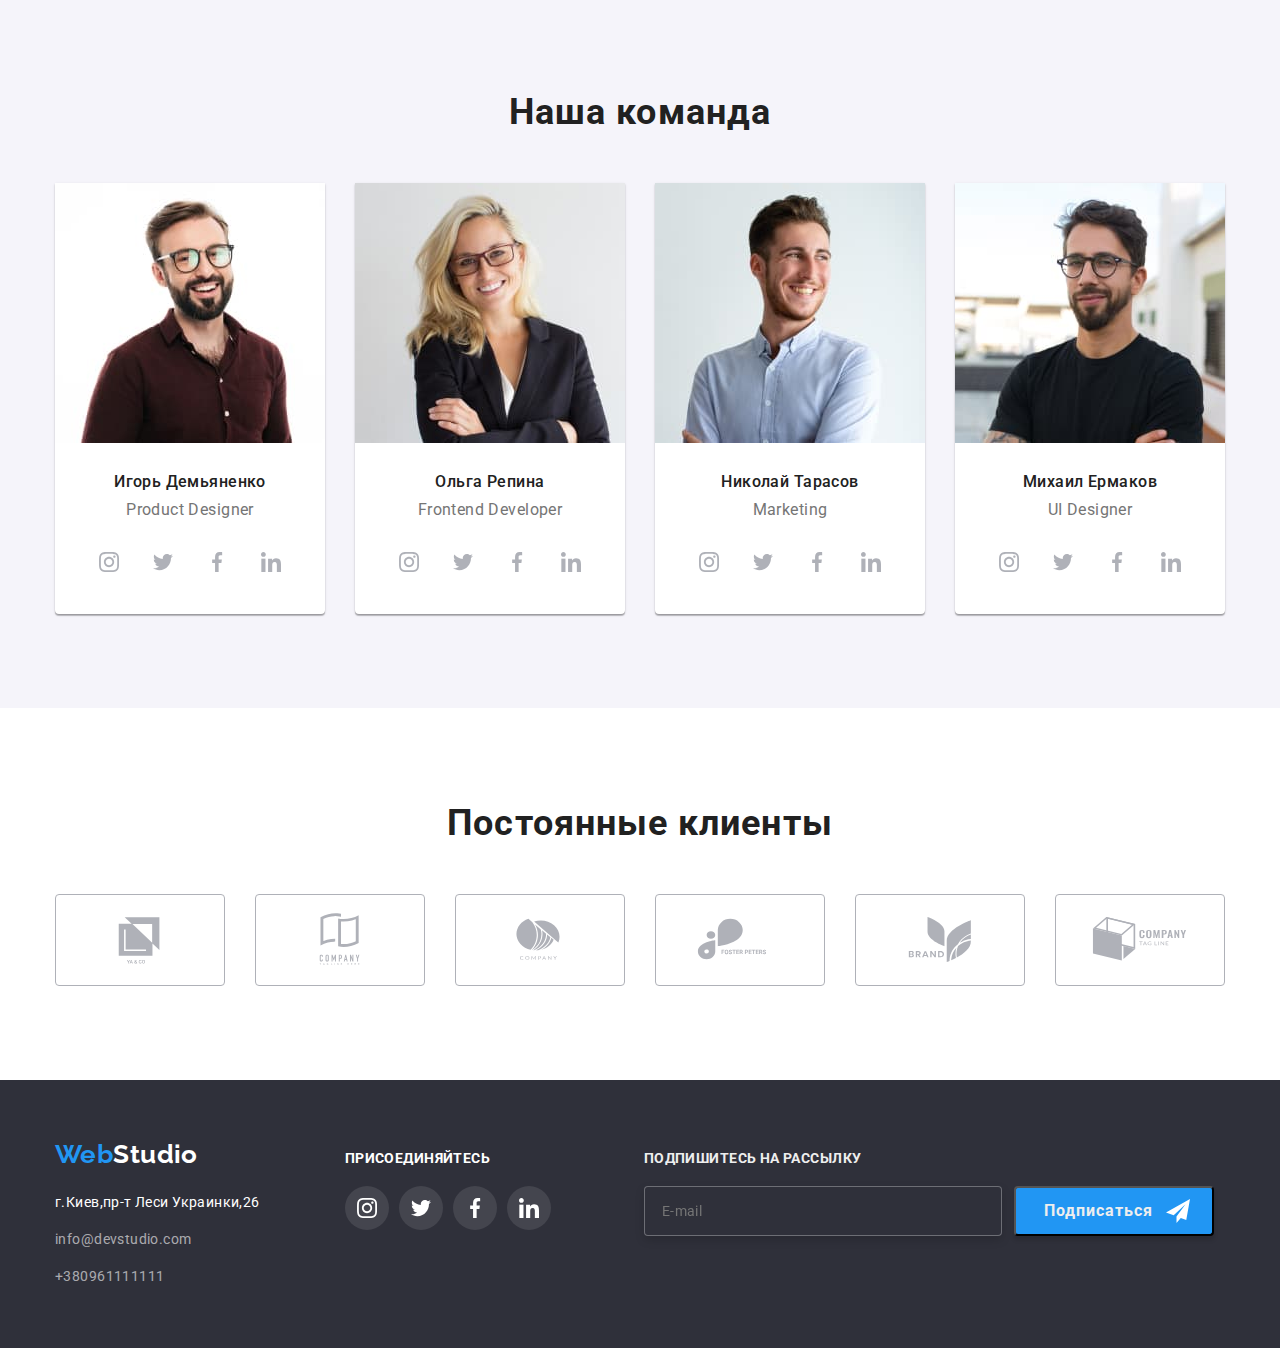
==== commit f2f25571: "add" ====
--- a/index.html
+++ b/index.html
@@ -412,6 +412,23 @@
 
                     </ul>
               </div>
+              <div class="footer-email-input">
+                <form class="footer-form">
+                  <b class="title-email-input">подпишитесь на рассылку</b>
+                  <label class="footer-label" for="modal-text">
+                  <input 
+                    type="email"
+                    name="email"
+                    placeholder="E-mail"
+                    class="footer-input"
+                    required
+                  />
+                  <button class="footer-submit" type="submit">
+                  <span class="footer-span">Подписаться</span>
+                  </button>
+                  </label>
+                </form>
+              </div>
           </div>
     </footer>
         <div class="backdrop is-hidden" data-modal>
@@ -459,7 +476,7 @@
                   </svg>
                   </label>
                   <label class="modal-field">
-                    <span class="input-wrap">Почта</span>
+                    <span class="label-modal">Почта</span>
                   <input 
                     type="email"
                     name="user-mail"
@@ -480,7 +497,19 @@
                     id="modal-text"
                     class="modal-text-area"
                     placeholder="Введите текст"
-                  >Я думаю, что</textarea>
+                  >Я думаю, что
+                  </textarea>
+                </div>
+                <div class="modal-field">
+                  <input 
+                  type="checkbox" 
+                  name="privacy" 
+                  id="privacy" 
+                  class="input-check"
+                  />
+                  <label for="privacy" class="check-text"
+                  >Соглашаюсь с рассылкой и принимаю <a href="" class="link-check">Условия договора</a>
+                  </label>
                 </div>
                 <button type="submit" class="button modal-button">Отправить</button>
               </form>
--- a/css/styles.css
+++ b/css/styles.css
@@ -718,6 +718,64 @@
 .footer-soc-link:focus {
   background-color: var(--accent-color);
 }
+.title-email-input {
+  font-family: Roboto;
+  font-style: normal;
+  font-weight: bold;
+  font-size: 14px;
+  line-height: 16px;
+  letter-spacing: 0.03em;
+  text-transform: uppercase;
+  color: var(--card-border);
+}
+.footer-form {
+  display: flex;
+  flex-direction: column;
+}
+.footer-email-input {
+  margin-left: 93px;
+}
+.footer-label {
+  display: flex;
+}
+.footer-input {
+  display: flex;
+  margin-top: 20px;
+  width: 358px;
+  height: 50px;
+  padding: 16px 17px;
+  border: 1px solid rgba(255, 255, 255, 0.3);
+  box-sizing: border-box;
+  filter: drop-shadow(0px 4px 4px rgba(0, 0, 0, 0.15));
+  border-radius: 4px;
+  letter-spacing: 0.03em;
+  color: rgba(255, 255, 255, 0.6);
+  background-color: var(--hero-color);
+}
+.footer-submit {
+  width: 200px;
+  height: 50px;
+  margin-top: 20px;
+  margin-left: 12px;
+  font-family: Roboto;
+  font-style: normal;
+  font-weight: bold;
+  font-size: 16px;
+  line-height: 1.87;
+  background: var(--accent-color);
+  box-shadow: 0px 4px 4px rgb(0 0 0 / 15%);
+  border-radius: 4px;
+  letter-spacing: 0.06em;
+  color: var(--card-border);
+  background-image: url(../images/icon.svg);
+  background-repeat: no-repeat;
+  background-position-y: center;
+  background-position-x: 150px;
+}
+.footer-span {
+  margin-left: -30px;
+}
+
 .backdrop {
   position: fixed;
   top: 0;
@@ -789,6 +847,12 @@
   padding: 0 10px 0 40px;
   transition: 250ms linear border;
 }
+.modal-field input:focus {
+  border-color: var(--accent-color);
+}
+.modal-field input:focus + .input-icon {
+  fill: var(--accent-color);
+}
 .input-icon {
   position: absolute;
   top: 50%;
@@ -801,8 +865,13 @@
 }
 .modal-label {
   font-family: Roboto;
-  font-weight: 400;
+  font-style: normal;
+  font-weight: normal;
   font-size: 12px;
+  line-height: 14px;
+  letter-spacing: 0.01em;
+  color: var(--second-title-color);
+  margin-top: -4px;
 }
 .modal-field {
   margin-top: 20px;
@@ -819,7 +888,7 @@
   font-size: 12px;
   line-height: 14px;
   letter-spacing: 0.01em;
-  color: #757575;
+  color: var(--second-title-color);
   margin-top: -4px;
 }
 .modal-text-area {
@@ -831,3 +900,20 @@
   resize: none;
   padding: 10px;
 }
+.check-text {
+  font-family: 'Roboto';
+  font-style: normal;
+  font-weight: 400;
+  font-size: 14px;
+  line-height: calc(24 / 14);
+  letter-spacing: 0.03em;
+  color: var(--second-title-color);
+}
+.link-check {
+  font-family: 'Roboto';
+  font-style: normal;
+  font-weight: 400;
+  font-size: 14px;
+  line-height: calc(24 / 14);
+  text-decoration-line: underline;
+}
